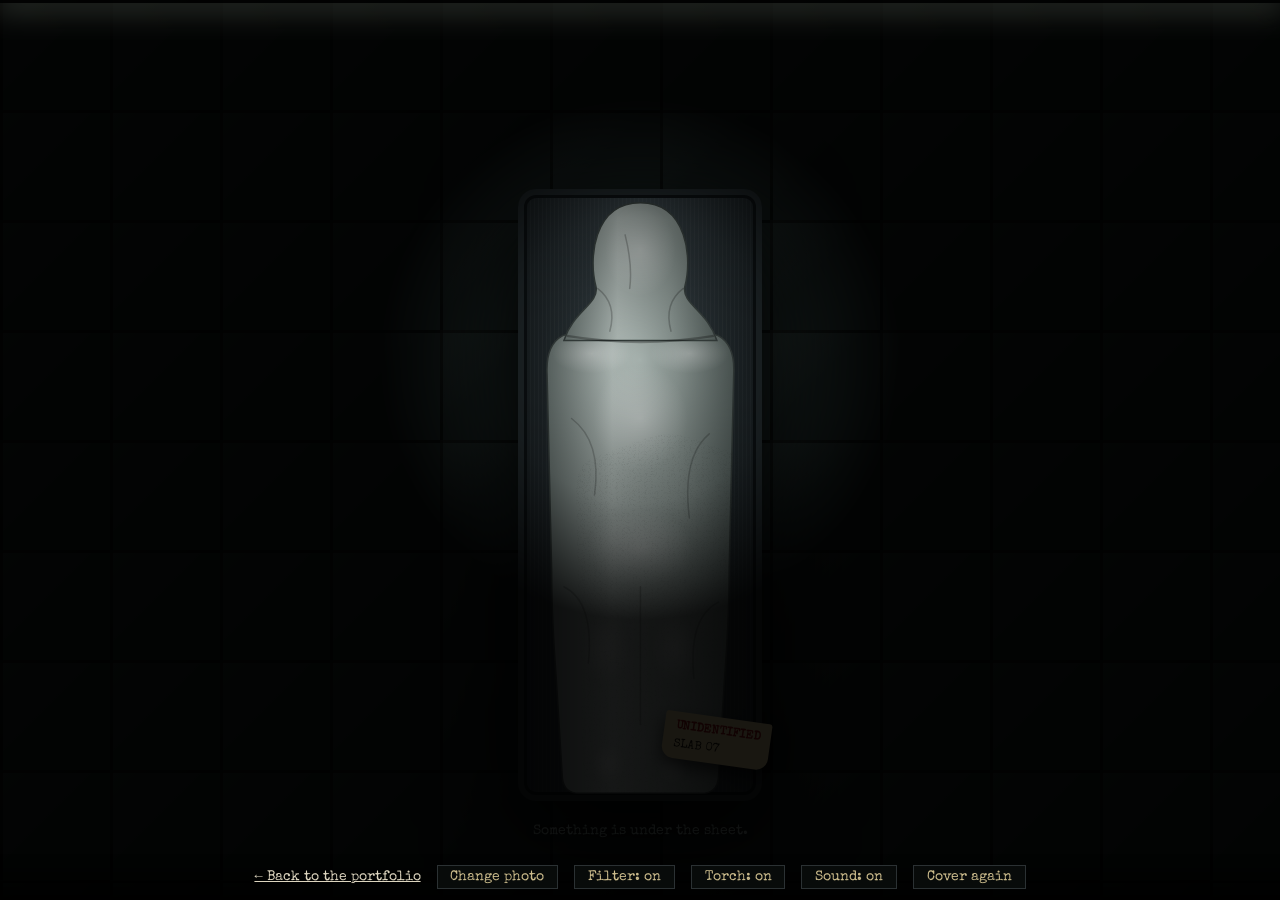
==== viewing-room/index.html @ 6e40f38b "Add files via upload" ====
<!DOCTYPE html>
<html lang="en">
<head>
<meta charset="UTF-8">
<meta name="viewport" content="width=device-width, initial-scale=1">
<title>Viewing Room — Unidentified</title>
<link href="https://fonts.googleapis.com/css2?family=Special+Elite&display=swap" rel="stylesheet">
<link rel="stylesheet" href="style.css">
</head>
<body>
<div id="dark" aria-hidden="true"></div>
<div id="beam" aria-hidden="true"></div>
<div id="lamp" aria-hidden="true"><div class="lamp-swing">
<svg viewBox="0 0 120 190" width="120" height="190" style="overflow:visible">
  <defs>
    <linearGradient id="shadeG" x1="0" x2="1"><stop offset="0" stop-color="#1b2124"/><stop offset=".35" stop-color="#5a676e"/><stop offset=".62" stop-color="#3a444a"/><stop offset="1" stop-color="#14191b"/></linearGradient>
    <radialGradient id="bulbG"><stop offset="0" stop-color="#fff"/><stop offset=".55" stop-color="#eef3e6"/><stop offset="1" stop-color="#b9c7b0"/></radialGradient>
    <radialGradient id="haloG"><stop offset="0" stop-color="#d6e3cf" stop-opacity=".6"/><stop offset="1" stop-color="#d6e3cf" stop-opacity="0"/></radialGradient>
    <linearGradient id="coneG" x1="0" y1="0" x2="0" y2="1"><stop offset="0" stop-color="#d6e3cf" stop-opacity=".26"/><stop offset="1" stop-color="#d6e3cf" stop-opacity="0"/></linearGradient>
  </defs>
  <polygon class="cone" points="36,152 84,152 190,430 -70,430" fill="url(#coneG)"/>
  <rect x="46" y="0" width="28" height="7" rx="2" fill="#2a3134"/>
  <line x1="60" y1="7" x2="60" y2="86" stroke="#232a2d" stroke-width="3.5"/>
  <line x1="60" y1="7" x2="60" y2="86" stroke="#4d595e" stroke-width="3.5" stroke-dasharray="1.4 3.6"/>
  <rect x="53" y="84" width="14" height="14" rx="2" fill="#303a3e" stroke="#0b0e0f" stroke-width=".6"/>
  <path d="M60 98C49 98 41 106 32 130L21 147Q19 152 25 152L95 152Q101 152 99 147L88 130C79 106 71 98 60 98Z" fill="url(#shadeG)" stroke="#0b0e0f"/>
  <path d="M46 111C42 120 38 130 32 141" stroke="rgba(255,255,255,.2)" fill="none" stroke-width="2" stroke-linecap="round"/>
  <rect x="21" y="148" width="78" height="5" rx="2.5" fill="#20272a" stroke="#0b0e0f" stroke-width=".6"/>
  <ellipse class="inner" cx="60" cy="153" rx="36" ry="3.5" fill="#e6efde"/>
  <circle class="halo" cx="60" cy="162" r="50" fill="url(#haloG)"/>
  <circle class="bulb" cx="60" cy="161" r="9"/>
  <path class="fil" d="M56.5 161l1.75-3.5 1.75 3.5 1.75-3.5 1.75 3.5" stroke="#ffb860" fill="none" stroke-width="1"/>
  <g stroke="#7f8b8f" stroke-width=".8" fill="none" opacity=".75"><path d="M51 157Q60 178 69 157"/><path d="M60 154V172"/><path d="M52 164H68"/></g>
</svg>
</div></div>
<main class="room">
  <div class="slab" id="slab">
    <!-- below the face: bare neck + the sheet from the shoulders down -->
    <svg class="layer sheet" viewBox="0 0 320 800" aria-hidden="true">
      <defs>
        <linearGradient id="cloth" x1="0" x2="1"><stop offset="0" stop-color="#6f7b78"/><stop offset=".35" stop-color="#b4bfbb"/><stop offset=".7" stop-color="#8f9b97"/><stop offset="1" stop-color="#5d6966"/></linearGradient>
        <radialGradient id="bump"><stop offset="0" stop-color="#fff" stop-opacity=".3"/><stop offset="1" stop-color="#fff" stop-opacity="0"/></radialGradient>
        <filter id="weave"><feTurbulence baseFrequency=".9" numOctaves="2" result="n"/><feColorMatrix in="n" values="0 0 0 0 0  0 0 0 0 0  0 0 0 0 0  0 0 0 .5 -.12"/><feComposite in2="SourceGraphic" operator="in"/></filter>
      </defs>
      <path d="M142 140h36l6 42h-48z" fill="#a39a8c"/>
      <path id="body" d="M118 170Q160 152 202 170L262 192Q284 204 282 242L276 500Q276 560 270 640L262 770Q260 790 240 790H80Q60 790 58 770L50 640Q44 560 44 500L38 242Q36 204 58 192Z" fill="url(#cloth)" stroke="#3b4442" stroke-width="2"/>
      <g fill="url(#bump)"><ellipse cx="96" cy="215" rx="52" ry="26"/><ellipse cx="224" cy="215" rx="52" ry="26"/><ellipse cx="160" cy="300" rx="62" ry="70"/><ellipse cx="160" cy="470" rx="70" ry="50"/><ellipse cx="116" cy="600" rx="30" ry="46"/><ellipse cx="204" cy="600" rx="30" ry="46"/><ellipse cx="118" cy="752" rx="22" ry="26"/><ellipse cx="202" cy="752" rx="22" ry="26"/></g>
      <g fill="none" stroke="rgba(0,0,0,.2)" stroke-width="2" stroke-linecap="round"><path d="M70 300Q110 330 100 400"/><path d="M250 320Q214 350 224 430"/><path d="M60 520Q100 540 92 620"/><path d="M262 540Q222 560 230 640"/><path d="M160 520V700"/></g>
      <rect x="38" y="160" width="250" height="640" filter="url(#weave)" opacity=".3" style="clip-path:path('M118 170Q160 152 202 170L262 192Q284 204 282 242L276 500Q276 560 270 640L262 770Q260 790 240 790H80Q60 790 58 770L50 640Q44 560 44 500L38 242Q36 204 58 192Z')"/>
    </svg>
    <canvas id="face" class="face" width="420" height="560" aria-label="The face under the sheet"></canvas>
    <!-- above the face: the sheet over the head. Drag it down, or just click it. -->
    <svg class="layer cap" viewBox="0 0 320 800">
      <g id="cover" tabindex="0" role="button" aria-label="Pull back the sheet">
        <path d="M160 18C98 18 92 92 102 128C106 150 72 160 60 198L260 198C248 160 214 150 218 128C228 92 222 18 160 18Z" fill="url(#cloth)" stroke="#3b4442" stroke-width="2"/>
        <ellipse cx="160" cy="80" rx="46" ry="60" fill="url(#bump)"/>
        <g fill="none" stroke="rgba(0,0,0,.22)" stroke-width="2" stroke-linecap="round"><path d="M104 130Q130 150 120 186"/><path d="M216 130Q190 150 200 186"/><path d="M140 60Q150 100 146 130"/></g>
        <path d="M64 192Q160 208 256 192" fill="none" stroke="rgba(0,0,0,.28)" stroke-width="3"/>
      </g>
    </svg>
    <div class="tag" id="tag"><b>UNIDENTIFIED</b><span>SLAB 07</span></div>
  </div>
  <p class="hint" id="hint">Something is under the sheet.</p>
</main>

<nav class="ui">
  <a href="../index.html">&larr; Back to the portfolio</a>
  <label class="btn">Change photo<input type="file" id="file" accept="image/*" hidden></label>
  <button class="btn" id="next" hidden>Next photo</button>
  <button class="btn" id="filter" aria-pressed="true">Filter: on</button>
  <button class="btn" id="lights" aria-pressed="true">Torch: on</button>
  <button class="btn" id="sound" aria-pressed="true">Sound: on</button>
  <button class="btn" id="recover">Cover again</button>
</nav>

<div id="view" hidden><canvas id="big"></canvas></div>
<div id="flash"></div>
<script src="script.js"></script>
</body>
</html>
---- viewing-room/style.css ----
:root{--bone:#ddd5bf;--steel:#2b3133;--tag:#cdbd8d;--blood:#8a1515;--type:"Special Elite","Courier New",monospace}
*{box-sizing:border-box;margin:0}
body{min-height:100vh;background:#0b0f0e;color:var(--bone);font:1rem/1.5 var(--type);overflow-x:hidden}
a{color:var(--bone)} :focus-visible{outline:2px solid #c42626;outline-offset:3px}

/* the room, seen from above: tiled floor, one overhead light, darkness at the edges */
.room{position:relative;min-height:100vh;display:grid;place-items:start center;padding:21vh 0 6vh;
  background:linear-gradient(135deg,rgba(210,230,220,.05) 0,transparent 45%) 0 0/110px 110px,
    linear-gradient(rgba(0,0,0,.6) 0 3px,transparent 3px) 0 0/110px 110px,linear-gradient(90deg,rgba(0,0,0,.6) 0 3px,transparent 3px) 0 0/110px 110px,#17201f}

.slab{position:relative;height:min(68vh,230vw);aspect-ratio:320/800;border-radius:18px;
  background:repeating-linear-gradient(90deg,rgba(255,255,255,.03) 0 1px,transparent 1px 4px),linear-gradient(90deg,#1c2326,#3a454a 50%,#1c2326);
  box-shadow:0 30px 90px #000,inset 0 0 0 6px #232b2e,inset 0 0 0 9px #0d1214;z-index:1}
.layer{position:absolute;inset:0;width:100%;height:100%}
.sheet{animation:breathe 5s ease-in-out infinite;transform-origin:50% 30%}
@keyframes breathe{50%{transform:scale(1.006,1.003)}}
.cap{pointer-events:none;touch-action:none}
#cover:focus{outline:none}
#cover:focus-visible{filter:drop-shadow(0 0 5px #c42626)}
#cover{pointer-events:all;cursor:grab;transition:transform .7s cubic-bezier(.3,1.2,.4,1)}
#cover:hover{filter:brightness(1.08)}
.slab.dragging #cover{transition:none;cursor:grabbing}

/* the face: an oval of photograph, feathered into the slab */
.face{position:absolute;left:34%;top:3.6%;width:32%;height:16.4%;opacity:0;transition:opacity .15s;
  -webkit-mask-image:radial-gradient(ellipse at 50% 50%,#000 48%,transparent 68%);mask-image:radial-gradient(ellipse at 50% 50%,#000 48%,transparent 68%)}
.revealed .face{opacity:1;cursor:zoom-in}
.face.glitch{transform:translateX(2px);filter:contrast(1.4) hue-rotate(20deg)}

.tag{position:absolute;right:-.5rem;bottom:6%;transform:rotate(8deg);background:var(--tag);color:#1a160c;padding:.35rem .7rem;display:grid;font-size:.75rem;box-shadow:0 8px 16px rgba(0,0,0,.6);border-radius:3px 3px 12px 12px}
.tag b{color:var(--blood)}
.hint{position:fixed;left:0;right:0;bottom:3.6rem;text-align:center;color:#7d8d88;font-size:.9rem;z-index:3;text-shadow:0 0 6px #000}

.ui{position:fixed;left:0;right:0;bottom:0;z-index:59;display:flex;flex-wrap:wrap;gap:.5rem 1rem;justify-content:center;align-items:center;padding:.7rem;background:linear-gradient(transparent,rgba(0,0,0,.85))}
.btn{font:.85rem var(--type);color:var(--tag);background:rgba(9,13,12,.9);border:1px solid var(--steel);padding:.25rem .8rem;cursor:pointer}
.ui a{font-size:.85rem}

#view{position:fixed;inset:0;z-index:56;background:rgba(0,0,0,.94);display:grid;place-items:center;cursor:zoom-out}
#view[hidden]{display:none}
#big{max-width:94vw;max-height:92vh;box-shadow:0 0 80px #000}
#flash{position:fixed;inset:0;background:#fff;opacity:0;pointer-events:none;z-index:61}
#flash.go{animation:flash .9s ease-out}
@keyframes flash{0%{opacity:.95}100%{opacity:0}}
@media (prefers-reduced-motion:reduce){*{animation:none!important;transition:none!important}}

/* ---- lights, shared with the portfolio ---- */
/* torch: darkness that follows the cursor */
#dark{position:fixed;inset:0;z-index:50;pointer-events:none;
  background:radial-gradient(circle var(--r,260px) at var(--mx,50%) var(--my,40%),transparent 0,rgba(0,0,0,var(--m,.35)) 55%,rgba(0,0,0,var(--o,.88)) 100%);
  transition:opacity .4s}
#dark.off{opacity:0}
/* torch off: a fixed shaft of light down the middle of the page, dark at the sides.
   The penalty still applies: it narrows the shaft and deepens the dark. */
@property --k{syntax:"<number>";inherits:false;initial-value:.92}
#beam{--k:.92;position:fixed;inset:0;z-index:50;pointer-events:none;opacity:0;transition:opacity .2s,--k .18s;
  background:
    linear-gradient(90deg,transparent calc(50% - 24%),rgba(200,214,196,calc(var(--t,.07) * (1 - var(--k) / .92))) 50%,transparent calc(50% + 24%)),
    linear-gradient(90deg,
    rgba(0,0,0,max(var(--o,.82),var(--k))) 0,
    rgba(0,0,0,max(var(--m,.22),var(--k))) calc(50% - var(--bw,26%)),
    rgba(0,0,0,var(--k)) 50%,
    rgba(0,0,0,max(var(--m,.22),var(--k))) calc(50% + var(--bw,26%)),
    rgba(0,0,0,max(var(--o,.82),var(--k))) 100%)}
#beam.lit{--k:0}
#dark.off ~ #beam{opacity:1}

/* hanging lamp: drops in with the torch off, then switches on; switches off, then gets hauled back up */
#lamp{position:fixed;top:0;left:50%;width:120px;margin-left:-60px;z-index:52;pointer-events:none;
  transform:translateY(-130%);transition:transform .9s cubic-bezier(.6,0,.9,.5)}
#lamp.down{transform:none;transition-duration:1s;transition-timing-function:cubic-bezier(.3,1.45,.5,1)}
.lamp-swing{position:relative;height:190px;transform-origin:50% 0}
#lamp.down .lamp-swing{animation:lswing 2.6s ease-out .6s both}
.cone,.halo,.inner,.fil{opacity:0;transition:opacity .08s}
.bulb{fill:#262d30;stroke:#3a444a;stroke-width:.8}
#lamp.on .cone,#lamp.on .halo,#lamp.on .inner{opacity:var(--lit,1)}
#lamp.on .fil{opacity:var(--lit,1)}
#lamp.on .bulb{fill:url(#bulbG);stroke:none;opacity:var(--lit,1)}
@keyframes lswing{0%{transform:rotate(7deg)}20%{transform:rotate(-5deg)}40%{transform:rotate(3.5deg)}60%{transform:rotate(-2deg)}80%{transform:rotate(1deg)}100%{transform:rotate(0)}}
/* flickering strip light */
body::before{content:"";position:fixed;top:0;left:0;right:0;height:3px;z-index:60;
  background:var(--pallor);box-shadow:0 0 30px 6px rgba(147,160,143,.4);animation:flick 7s infinite}
@keyframes flick{0%,100%{opacity:1}41%{opacity:1}42%{opacity:.1}43%{opacity:1}45%{opacity:.2}46%{opacity:1}80%{opacity:.7}81%{opacity:1}}
@media (hover:none){#dark,#beam,#lamp,#lights{display:none}.room{place-items:center;padding:3vh 0 6vh}.slab{height:min(78vh,230vw)}}
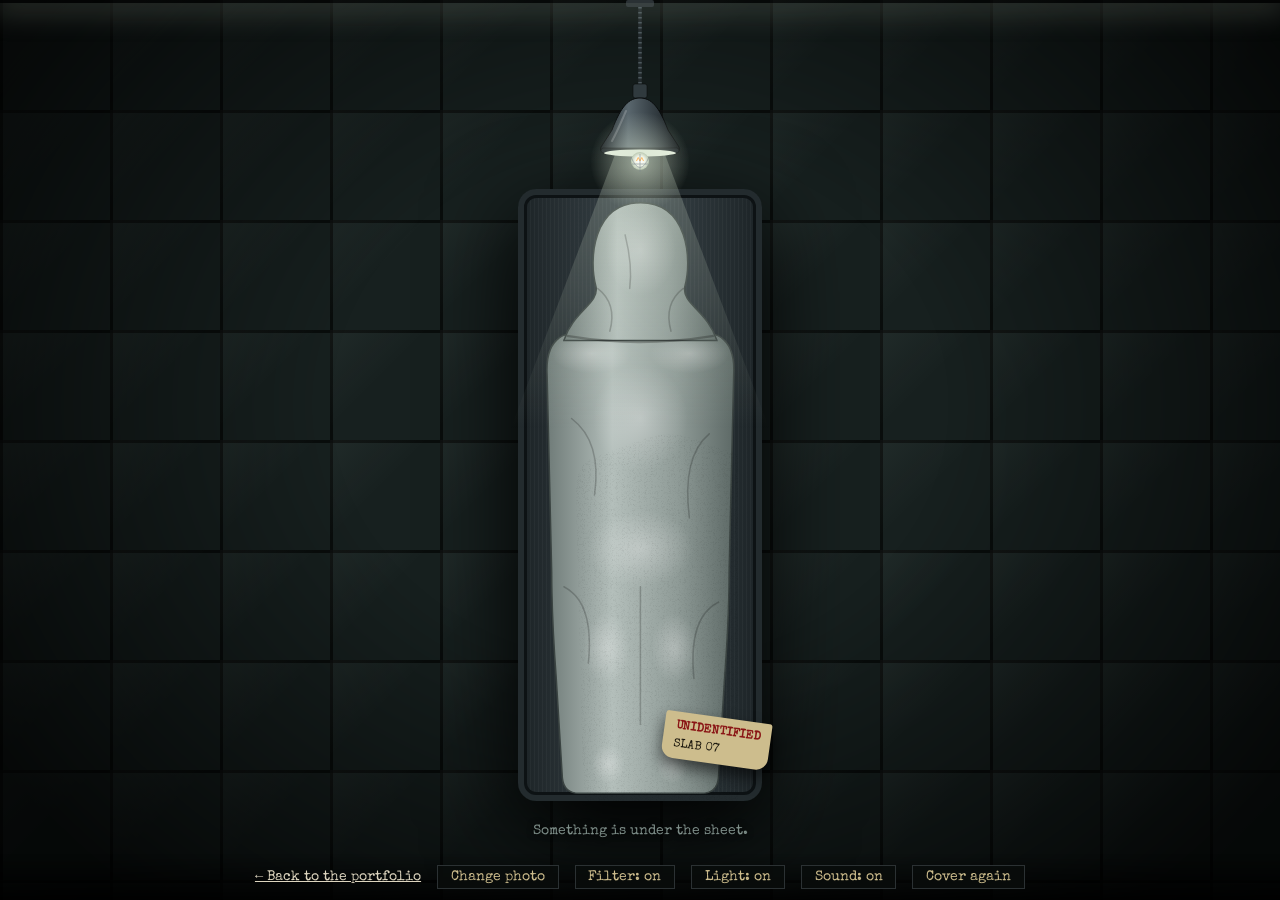
==== commit aa0aec7b: "something good" ====
--- a/viewing-room/index.html
+++ b/viewing-room/index.html
@@ -1,80 +1,81 @@
-<!DOCTYPE html>
-<html lang="en">
-<head>
-<meta charset="UTF-8">
-<meta name="viewport" content="width=device-width, initial-scale=1">
-<title>Viewing Room — Unidentified</title>
-<link href="https://fonts.googleapis.com/css2?family=Special+Elite&display=swap" rel="stylesheet">
-<link rel="stylesheet" href="style.css">
-</head>
-<body>
-<div id="dark" aria-hidden="true"></div>
-<div id="beam" aria-hidden="true"></div>
-<div id="lamp" aria-hidden="true"><div class="lamp-swing">
-<svg viewBox="0 0 120 190" width="120" height="190" style="overflow:visible">
-  <defs>
-    <linearGradient id="shadeG" x1="0" x2="1"><stop offset="0" stop-color="#1b2124"/><stop offset=".35" stop-color="#5a676e"/><stop offset=".62" stop-color="#3a444a"/><stop offset="1" stop-color="#14191b"/></linearGradient>
-    <radialGradient id="bulbG"><stop offset="0" stop-color="#fff"/><stop offset=".55" stop-color="#eef3e6"/><stop offset="1" stop-color="#b9c7b0"/></radialGradient>
-    <radialGradient id="haloG"><stop offset="0" stop-color="#d6e3cf" stop-opacity=".6"/><stop offset="1" stop-color="#d6e3cf" stop-opacity="0"/></radialGradient>
-    <linearGradient id="coneG" x1="0" y1="0" x2="0" y2="1"><stop offset="0" stop-color="#d6e3cf" stop-opacity=".26"/><stop offset="1" stop-color="#d6e3cf" stop-opacity="0"/></linearGradient>
-  </defs>
-  <polygon class="cone" points="36,152 84,152 190,430 -70,430" fill="url(#coneG)"/>
-  <rect x="46" y="0" width="28" height="7" rx="2" fill="#2a3134"/>
-  <line x1="60" y1="7" x2="60" y2="86" stroke="#232a2d" stroke-width="3.5"/>
-  <line x1="60" y1="7" x2="60" y2="86" stroke="#4d595e" stroke-width="3.5" stroke-dasharray="1.4 3.6"/>
-  <rect x="53" y="84" width="14" height="14" rx="2" fill="#303a3e" stroke="#0b0e0f" stroke-width=".6"/>
-  <path d="M60 98C49 98 41 106 32 130L21 147Q19 152 25 152L95 152Q101 152 99 147L88 130C79 106 71 98 60 98Z" fill="url(#shadeG)" stroke="#0b0e0f"/>
-  <path d="M46 111C42 120 38 130 32 141" stroke="rgba(255,255,255,.2)" fill="none" stroke-width="2" stroke-linecap="round"/>
-  <rect x="21" y="148" width="78" height="5" rx="2.5" fill="#20272a" stroke="#0b0e0f" stroke-width=".6"/>
-  <ellipse class="inner" cx="60" cy="153" rx="36" ry="3.5" fill="#e6efde"/>
-  <circle class="halo" cx="60" cy="162" r="50" fill="url(#haloG)"/>
-  <circle class="bulb" cx="60" cy="161" r="9"/>
-  <path class="fil" d="M56.5 161l1.75-3.5 1.75 3.5 1.75-3.5 1.75 3.5" stroke="#ffb860" fill="none" stroke-width="1"/>
-  <g stroke="#7f8b8f" stroke-width=".8" fill="none" opacity=".75"><path d="M51 157Q60 178 69 157"/><path d="M60 154V172"/><path d="M52 164H68"/></g>
-</svg>
-</div></div>
-<main class="room">
-  <div class="slab" id="slab">
-    <!-- below the face: bare neck + the sheet from the shoulders down -->
-    <svg class="layer sheet" viewBox="0 0 320 800" aria-hidden="true">
-      <defs>
-        <linearGradient id="cloth" x1="0" x2="1"><stop offset="0" stop-color="#6f7b78"/><stop offset=".35" stop-color="#b4bfbb"/><stop offset=".7" stop-color="#8f9b97"/><stop offset="1" stop-color="#5d6966"/></linearGradient>
-        <radialGradient id="bump"><stop offset="0" stop-color="#fff" stop-opacity=".3"/><stop offset="1" stop-color="#fff" stop-opacity="0"/></radialGradient>
-        <filter id="weave"><feTurbulence baseFrequency=".9" numOctaves="2" result="n"/><feColorMatrix in="n" values="0 0 0 0 0  0 0 0 0 0  0 0 0 0 0  0 0 0 .5 -.12"/><feComposite in2="SourceGraphic" operator="in"/></filter>
-      </defs>
-      <path d="M142 140h36l6 42h-48z" fill="#a39a8c"/>
-      <path id="body" d="M118 170Q160 152 202 170L262 192Q284 204 282 242L276 500Q276 560 270 640L262 770Q260 790 240 790H80Q60 790 58 770L50 640Q44 560 44 500L38 242Q36 204 58 192Z" fill="url(#cloth)" stroke="#3b4442" stroke-width="2"/>
-      <g fill="url(#bump)"><ellipse cx="96" cy="215" rx="52" ry="26"/><ellipse cx="224" cy="215" rx="52" ry="26"/><ellipse cx="160" cy="300" rx="62" ry="70"/><ellipse cx="160" cy="470" rx="70" ry="50"/><ellipse cx="116" cy="600" rx="30" ry="46"/><ellipse cx="204" cy="600" rx="30" ry="46"/><ellipse cx="118" cy="752" rx="22" ry="26"/><ellipse cx="202" cy="752" rx="22" ry="26"/></g>
-      <g fill="none" stroke="rgba(0,0,0,.2)" stroke-width="2" stroke-linecap="round"><path d="M70 300Q110 330 100 400"/><path d="M250 320Q214 350 224 430"/><path d="M60 520Q100 540 92 620"/><path d="M262 540Q222 560 230 640"/><path d="M160 520V700"/></g>
-      <rect x="38" y="160" width="250" height="640" filter="url(#weave)" opacity=".3" style="clip-path:path('M118 170Q160 152 202 170L262 192Q284 204 282 242L276 500Q276 560 270 640L262 770Q260 790 240 790H80Q60 790 58 770L50 640Q44 560 44 500L38 242Q36 204 58 192Z')"/>
-    </svg>
-    <canvas id="face" class="face" width="420" height="560" aria-label="The face under the sheet"></canvas>
-    <!-- above the face: the sheet over the head. Drag it down, or just click it. -->
-    <svg class="layer cap" viewBox="0 0 320 800">
-      <g id="cover" tabindex="0" role="button" aria-label="Pull back the sheet">
-        <path d="M160 18C98 18 92 92 102 128C106 150 72 160 60 198L260 198C248 160 214 150 218 128C228 92 222 18 160 18Z" fill="url(#cloth)" stroke="#3b4442" stroke-width="2"/>
-        <ellipse cx="160" cy="80" rx="46" ry="60" fill="url(#bump)"/>
-        <g fill="none" stroke="rgba(0,0,0,.22)" stroke-width="2" stroke-linecap="round"><path d="M104 130Q130 150 120 186"/><path d="M216 130Q190 150 200 186"/><path d="M140 60Q150 100 146 130"/></g>
-        <path d="M64 192Q160 208 256 192" fill="none" stroke="rgba(0,0,0,.28)" stroke-width="3"/>
-      </g>
-    </svg>
-    <div class="tag" id="tag"><b>UNIDENTIFIED</b><span>SLAB 07</span></div>
-  </div>
-  <p class="hint" id="hint">Something is under the sheet.</p>
-</main>
-
-<nav class="ui">
-  <a href="../index.html">&larr; Back to the portfolio</a>
-  <label class="btn">Change photo<input type="file" id="file" accept="image/*" hidden></label>
-  <button class="btn" id="next" hidden>Next photo</button>
-  <button class="btn" id="filter" aria-pressed="true">Filter: on</button>
-  <button class="btn" id="lights" aria-pressed="true">Torch: on</button>
-  <button class="btn" id="sound" aria-pressed="true">Sound: on</button>
-  <button class="btn" id="recover">Cover again</button>
-</nav>
-
-<div id="view" hidden><canvas id="big"></canvas></div>
-<div id="flash"></div>
-<script src="script.js"></script>
-</body>
+<!DOCTYPE html>
+<html lang="en">
+<head>
+<meta charset="UTF-8">
+<meta name="viewport" content="width=device-width, initial-scale=1">
+<title>Viewing Room — Unidentified</title>
+<link href="https://fonts.googleapis.com/css2?family=Special+Elite&display=swap" rel="stylesheet">
+<link rel="stylesheet" href="style.css">
+</head>
+<body>
+<div id="dark" aria-hidden="true"></div>
+<div id="glow" aria-hidden="true"></div>
+<div id="halluc" aria-hidden="true"></div>
+<div id="lamp" aria-hidden="true"><div class="lamp-swing">
+<svg viewBox="0 0 120 190" width="120" height="190" style="overflow:visible">
+  <defs>
+    <linearGradient id="shadeG" x1="0" x2="1"><stop offset="0" stop-color="#1b2124"/><stop offset=".35" stop-color="#5a676e"/><stop offset=".62" stop-color="#3a444a"/><stop offset="1" stop-color="#14191b"/></linearGradient>
+    <radialGradient id="bulbG"><stop offset="0" stop-color="#fff"/><stop offset=".55" stop-color="#eef3e6"/><stop offset="1" stop-color="#b9c7b0"/></radialGradient>
+    <radialGradient id="haloG"><stop offset="0" stop-color="#d6e3cf" stop-opacity=".6"/><stop offset="1" stop-color="#d6e3cf" stop-opacity="0"/></radialGradient>
+    <linearGradient id="coneG" x1="0" y1="0" x2="0" y2="1"><stop offset="0" stop-color="#d6e3cf" stop-opacity=".26"/><stop offset="1" stop-color="#d6e3cf" stop-opacity="0"/></linearGradient>
+  </defs>
+  <polygon class="cone" points="36,152 84,152 190,430 -70,430" fill="url(#coneG)"/>
+  <rect x="46" y="0" width="28" height="7" rx="2" fill="#2a3134"/>
+  <line x1="60" y1="7" x2="60" y2="86" stroke="#232a2d" stroke-width="3.5"/>
+  <line x1="60" y1="7" x2="60" y2="86" stroke="#4d595e" stroke-width="3.5" stroke-dasharray="1.4 3.6"/>
+  <rect x="53" y="84" width="14" height="14" rx="2" fill="#303a3e" stroke="#0b0e0f" stroke-width=".6"/>
+  <path d="M60 98C49 98 41 106 32 130L21 147Q19 152 25 152L95 152Q101 152 99 147L88 130C79 106 71 98 60 98Z" fill="url(#shadeG)" stroke="#0b0e0f"/>
+  <path d="M46 111C42 120 38 130 32 141" stroke="rgba(255,255,255,.2)" fill="none" stroke-width="2" stroke-linecap="round"/>
+  <rect x="21" y="148" width="78" height="5" rx="2.5" fill="#20272a" stroke="#0b0e0f" stroke-width=".6"/>
+  <ellipse class="inner" cx="60" cy="153" rx="36" ry="3.5" fill="#e6efde"/>
+  <circle class="halo" cx="60" cy="162" r="50" fill="url(#haloG)"/>
+  <circle class="bulb" cx="60" cy="161" r="9"/>
+  <path class="fil" d="M56.5 161l1.75-3.5 1.75 3.5 1.75-3.5 1.75 3.5" stroke="#ffb860" fill="none" stroke-width="1"/>
+  <g stroke="#7f8b8f" stroke-width=".8" fill="none" opacity=".75"><path d="M51 157Q60 178 69 157"/><path d="M60 154V172"/><path d="M52 164H68"/></g>
+</svg>
+</div></div>
+<main class="room">
+  <div class="slab" id="slab">
+    <!-- below the face: bare neck + the sheet from the shoulders down -->
+    <svg class="layer sheet" viewBox="0 0 320 800" aria-hidden="true">
+      <defs>
+        <linearGradient id="cloth" x1="0" x2="1"><stop offset="0" stop-color="#6f7b78"/><stop offset=".35" stop-color="#b4bfbb"/><stop offset=".7" stop-color="#8f9b97"/><stop offset="1" stop-color="#5d6966"/></linearGradient>
+        <radialGradient id="bump"><stop offset="0" stop-color="#fff" stop-opacity=".3"/><stop offset="1" stop-color="#fff" stop-opacity="0"/></radialGradient>
+        <filter id="weave"><feTurbulence baseFrequency=".9" numOctaves="2" result="n"/><feColorMatrix in="n" values="0 0 0 0 0  0 0 0 0 0  0 0 0 0 0  0 0 0 .5 -.12"/><feComposite in2="SourceGraphic" operator="in"/></filter>
+      </defs>
+      <path d="M142 140h36l6 42h-48z" fill="#a39a8c"/>
+      <path id="body" d="M118 170Q160 152 202 170L262 192Q284 204 282 242L276 500Q276 560 270 640L262 770Q260 790 240 790H80Q60 790 58 770L50 640Q44 560 44 500L38 242Q36 204 58 192Z" fill="url(#cloth)" stroke="#3b4442" stroke-width="2"/>
+      <g fill="url(#bump)"><ellipse cx="96" cy="215" rx="52" ry="26"/><ellipse cx="224" cy="215" rx="52" ry="26"/><ellipse cx="160" cy="300" rx="62" ry="70"/><ellipse cx="160" cy="470" rx="70" ry="50"/><ellipse cx="116" cy="600" rx="30" ry="46"/><ellipse cx="204" cy="600" rx="30" ry="46"/><ellipse cx="118" cy="752" rx="22" ry="26"/><ellipse cx="202" cy="752" rx="22" ry="26"/></g>
+      <g fill="none" stroke="rgba(0,0,0,.2)" stroke-width="2" stroke-linecap="round"><path d="M70 300Q110 330 100 400"/><path d="M250 320Q214 350 224 430"/><path d="M60 520Q100 540 92 620"/><path d="M262 540Q222 560 230 640"/><path d="M160 520V700"/></g>
+      <rect x="38" y="160" width="250" height="640" filter="url(#weave)" opacity=".3" style="clip-path:path('M118 170Q160 152 202 170L262 192Q284 204 282 242L276 500Q276 560 270 640L262 770Q260 790 240 790H80Q60 790 58 770L50 640Q44 560 44 500L38 242Q36 204 58 192Z')"/>
+    </svg>
+    <canvas id="face" class="face" width="420" height="560" aria-label="The face under the sheet"></canvas>
+    <!-- above the face: the sheet over the head. Drag it down, or just click it. -->
+    <svg class="layer cap" viewBox="0 0 320 800">
+      <g id="cover" tabindex="0" role="button" aria-label="Pull back the sheet">
+        <path d="M160 18C98 18 92 92 102 128C106 150 72 160 60 198L260 198C248 160 214 150 218 128C228 92 222 18 160 18Z" fill="url(#cloth)" stroke="#3b4442" stroke-width="2"/>
+        <ellipse cx="160" cy="80" rx="46" ry="60" fill="url(#bump)"/>
+        <g fill="none" stroke="rgba(0,0,0,.22)" stroke-width="2" stroke-linecap="round"><path d="M104 130Q130 150 120 186"/><path d="M216 130Q190 150 200 186"/><path d="M140 60Q150 100 146 130"/></g>
+        <path d="M64 192Q160 208 256 192" fill="none" stroke="rgba(0,0,0,.28)" stroke-width="3"/>
+      </g>
+    </svg>
+    <div class="tag" id="tag"><b>UNIDENTIFIED</b><span>SLAB 07</span></div>
+  </div>
+  <p class="hint" id="hint">Something is under the sheet.</p>
+</main>
+
+<nav class="ui">
+  <a href="../index.html">&larr; Back to the portfolio</a>
+  <label class="btn">Change photo<input type="file" id="file" accept="image/*" hidden></label>
+  <button class="btn" id="next" hidden>Next photo</button>
+  <button class="btn" id="filter" aria-pressed="true">Filter: on</button>
+  <button class="btn" id="lights" aria-pressed="true">Light: on</button>
+  <button class="btn" id="sound" aria-pressed="true">Sound: on</button>
+  <button class="btn" id="recover">Cover again</button>
+</nav>
+
+<div id="view" hidden><canvas id="big"></canvas></div>
+<div id="flash"></div>
+<script src="script.js"></script>
+</body>
 </html>
--- a/viewing-room/style.css
+++ b/viewing-room/style.css
@@ -1,83 +1,104 @@
-:root{--bone:#ddd5bf;--steel:#2b3133;--tag:#cdbd8d;--blood:#8a1515;--type:"Special Elite","Courier New",monospace}
-*{box-sizing:border-box;margin:0}
-body{min-height:100vh;background:#0b0f0e;color:var(--bone);font:1rem/1.5 var(--type);overflow-x:hidden}
-a{color:var(--bone)} :focus-visible{outline:2px solid #c42626;outline-offset:3px}
-
-/* the room, seen from above: tiled floor, one overhead light, darkness at the edges */
-.room{position:relative;min-height:100vh;display:grid;place-items:start center;padding:21vh 0 6vh;
-  background:linear-gradient(135deg,rgba(210,230,220,.05) 0,transparent 45%) 0 0/110px 110px,
-    linear-gradient(rgba(0,0,0,.6) 0 3px,transparent 3px) 0 0/110px 110px,linear-gradient(90deg,rgba(0,0,0,.6) 0 3px,transparent 3px) 0 0/110px 110px,#17201f}
-
-.slab{position:relative;height:min(68vh,230vw);aspect-ratio:320/800;border-radius:18px;
-  background:repeating-linear-gradient(90deg,rgba(255,255,255,.03) 0 1px,transparent 1px 4px),linear-gradient(90deg,#1c2326,#3a454a 50%,#1c2326);
-  box-shadow:0 30px 90px #000,inset 0 0 0 6px #232b2e,inset 0 0 0 9px #0d1214;z-index:1}
-.layer{position:absolute;inset:0;width:100%;height:100%}
-.sheet{animation:breathe 5s ease-in-out infinite;transform-origin:50% 30%}
-@keyframes breathe{50%{transform:scale(1.006,1.003)}}
-.cap{pointer-events:none;touch-action:none}
-#cover:focus{outline:none}
-#cover:focus-visible{filter:drop-shadow(0 0 5px #c42626)}
-#cover{pointer-events:all;cursor:grab;transition:transform .7s cubic-bezier(.3,1.2,.4,1)}
-#cover:hover{filter:brightness(1.08)}
-.slab.dragging #cover{transition:none;cursor:grabbing}
-
-/* the face: an oval of photograph, feathered into the slab */
-.face{position:absolute;left:34%;top:3.6%;width:32%;height:16.4%;opacity:0;transition:opacity .15s;
-  -webkit-mask-image:radial-gradient(ellipse at 50% 50%,#000 48%,transparent 68%);mask-image:radial-gradient(ellipse at 50% 50%,#000 48%,transparent 68%)}
-.revealed .face{opacity:1;cursor:zoom-in}
-.face.glitch{transform:translateX(2px);filter:contrast(1.4) hue-rotate(20deg)}
-
-.tag{position:absolute;right:-.5rem;bottom:6%;transform:rotate(8deg);background:var(--tag);color:#1a160c;padding:.35rem .7rem;display:grid;font-size:.75rem;box-shadow:0 8px 16px rgba(0,0,0,.6);border-radius:3px 3px 12px 12px}
-.tag b{color:var(--blood)}
-.hint{position:fixed;left:0;right:0;bottom:3.6rem;text-align:center;color:#7d8d88;font-size:.9rem;z-index:3;text-shadow:0 0 6px #000}
-
-.ui{position:fixed;left:0;right:0;bottom:0;z-index:59;display:flex;flex-wrap:wrap;gap:.5rem 1rem;justify-content:center;align-items:center;padding:.7rem;background:linear-gradient(transparent,rgba(0,0,0,.85))}
-.btn{font:.85rem var(--type);color:var(--tag);background:rgba(9,13,12,.9);border:1px solid var(--steel);padding:.25rem .8rem;cursor:pointer}
-.ui a{font-size:.85rem}
-
-#view{position:fixed;inset:0;z-index:56;background:rgba(0,0,0,.94);display:grid;place-items:center;cursor:zoom-out}
-#view[hidden]{display:none}
-#big{max-width:94vw;max-height:92vh;box-shadow:0 0 80px #000}
-#flash{position:fixed;inset:0;background:#fff;opacity:0;pointer-events:none;z-index:61}
-#flash.go{animation:flash .9s ease-out}
-@keyframes flash{0%{opacity:.95}100%{opacity:0}}
-@media (prefers-reduced-motion:reduce){*{animation:none!important;transition:none!important}}
-
-/* ---- lights, shared with the portfolio ---- */
-/* torch: darkness that follows the cursor */
-#dark{position:fixed;inset:0;z-index:50;pointer-events:none;
-  background:radial-gradient(circle var(--r,260px) at var(--mx,50%) var(--my,40%),transparent 0,rgba(0,0,0,var(--m,.35)) 55%,rgba(0,0,0,var(--o,.88)) 100%);
-  transition:opacity .4s}
-#dark.off{opacity:0}
-/* torch off: a fixed shaft of light down the middle of the page, dark at the sides.
-   The penalty still applies: it narrows the shaft and deepens the dark. */
-@property --k{syntax:"<number>";inherits:false;initial-value:.92}
-#beam{--k:.92;position:fixed;inset:0;z-index:50;pointer-events:none;opacity:0;transition:opacity .2s,--k .18s;
-  background:
-    linear-gradient(90deg,transparent calc(50% - 24%),rgba(200,214,196,calc(var(--t,.07) * (1 - var(--k) / .92))) 50%,transparent calc(50% + 24%)),
-    linear-gradient(90deg,
-    rgba(0,0,0,max(var(--o,.82),var(--k))) 0,
-    rgba(0,0,0,max(var(--m,.22),var(--k))) calc(50% - var(--bw,26%)),
-    rgba(0,0,0,var(--k)) 50%,
-    rgba(0,0,0,max(var(--m,.22),var(--k))) calc(50% + var(--bw,26%)),
-    rgba(0,0,0,max(var(--o,.82),var(--k))) 100%)}
-#beam.lit{--k:0}
-#dark.off ~ #beam{opacity:1}
-
-/* hanging lamp: drops in with the torch off, then switches on; switches off, then gets hauled back up */
-#lamp{position:fixed;top:0;left:50%;width:120px;margin-left:-60px;z-index:52;pointer-events:none;
-  transform:translateY(-130%);transition:transform .9s cubic-bezier(.6,0,.9,.5)}
-#lamp.down{transform:none;transition-duration:1s;transition-timing-function:cubic-bezier(.3,1.45,.5,1)}
-.lamp-swing{position:relative;height:190px;transform-origin:50% 0}
-#lamp.down .lamp-swing{animation:lswing 2.6s ease-out .6s both}
-.cone,.halo,.inner,.fil{opacity:0;transition:opacity .08s}
-.bulb{fill:#262d30;stroke:#3a444a;stroke-width:.8}
-#lamp.on .cone,#lamp.on .halo,#lamp.on .inner{opacity:var(--lit,1)}
-#lamp.on .fil{opacity:var(--lit,1)}
-#lamp.on .bulb{fill:url(#bulbG);stroke:none;opacity:var(--lit,1)}
-@keyframes lswing{0%{transform:rotate(7deg)}20%{transform:rotate(-5deg)}40%{transform:rotate(3.5deg)}60%{transform:rotate(-2deg)}80%{transform:rotate(1deg)}100%{transform:rotate(0)}}
-/* flickering strip light */
-body::before{content:"";position:fixed;top:0;left:0;right:0;height:3px;z-index:60;
-  background:var(--pallor);box-shadow:0 0 30px 6px rgba(147,160,143,.4);animation:flick 7s infinite}
-@keyframes flick{0%,100%{opacity:1}41%{opacity:1}42%{opacity:.1}43%{opacity:1}45%{opacity:.2}46%{opacity:1}80%{opacity:.7}81%{opacity:1}}
-@media (hover:none){#dark,#beam,#lamp,#lights{display:none}.room{place-items:center;padding:3vh 0 6vh}.slab{height:min(78vh,230vw)}}+:root{--bone:#ddd5bf;--steel:#2b3133;--tag:#cdbd8d;--blood:#8a1515;--type:"Special Elite","Courier New",monospace}
+*{box-sizing:border-box;margin:0}
+body{min-height:100vh;background:#0b0f0e;color:var(--bone);font:1rem/1.5 var(--type);overflow-x:hidden}
+a{color:var(--bone)} :focus-visible{outline:2px solid #c42626;outline-offset:3px}
+
+/* the room, seen from above: tiled floor, one overhead light, darkness at the edges */
+.room{position:relative;min-height:100vh;display:grid;place-items:start center;padding:21vh 0 6vh;
+  background:linear-gradient(135deg,rgba(210,230,220,.05) 0,transparent 45%) 0 0/110px 110px,
+    linear-gradient(rgba(0,0,0,.6) 0 3px,transparent 3px) 0 0/110px 110px,linear-gradient(90deg,rgba(0,0,0,.6) 0 3px,transparent 3px) 0 0/110px 110px,#17201f}
+
+.slab{position:relative;height:min(68vh,230vw);aspect-ratio:320/800;border-radius:18px;
+  background:repeating-linear-gradient(90deg,rgba(255,255,255,.03) 0 1px,transparent 1px 4px),linear-gradient(90deg,#1c2326,#3a454a 50%,#1c2326);
+  box-shadow:0 30px 90px #000,inset 0 0 0 6px #232b2e,inset 0 0 0 9px #0d1214;z-index:1}
+.layer{position:absolute;inset:0;width:100%;height:100%}
+.sheet{animation:breathe 5s ease-in-out infinite;transform-origin:50% 30%}
+@keyframes breathe{50%{transform:scale(1.006,1.003)}}
+.cap{pointer-events:none;touch-action:none}
+#cover:focus{outline:none}
+#cover:focus-visible{filter:drop-shadow(0 0 5px #c42626)}
+#cover{pointer-events:all;cursor:grab;transition:transform .7s cubic-bezier(.3,1.2,.4,1)}
+#cover:hover{filter:brightness(1.08)}
+.slab.dragging #cover{transition:none;cursor:grabbing}
+
+/* the face: an oval of photograph, feathered into the slab */
+.face{position:absolute;left:34%;top:3.6%;width:32%;height:16.4%;opacity:0;transition:opacity .15s;
+  -webkit-mask-image:radial-gradient(ellipse at 50% 50%,#000 48%,transparent 68%);mask-image:radial-gradient(ellipse at 50% 50%,#000 48%,transparent 68%)}
+.revealed .face{opacity:1;cursor:zoom-in}
+.face.glitch{transform:translateX(2px);filter:contrast(1.4) hue-rotate(20deg)}
+
+.tag{position:absolute;right:-.5rem;bottom:6%;transform:rotate(8deg);background:var(--tag);color:#1a160c;padding:.35rem .7rem;display:grid;font-size:.75rem;box-shadow:0 8px 16px rgba(0,0,0,.6);border-radius:3px 3px 12px 12px}
+.tag b{color:var(--blood)}
+.hint{position:fixed;left:0;right:0;bottom:3.6rem;text-align:center;color:#7d8d88;font-size:.9rem;z-index:3;text-shadow:0 0 6px #000}
+
+.ui{position:fixed;left:0;right:0;bottom:0;z-index:59;display:flex;flex-wrap:wrap;gap:.5rem 1rem;justify-content:center;align-items:center;padding:.7rem;background:linear-gradient(transparent,rgba(0,0,0,.85))}
+.btn{font:.85rem var(--type);color:var(--tag);background:rgba(9,13,12,.9);border:1px solid var(--steel);padding:.25rem .8rem;cursor:pointer}
+.ui a{font-size:.85rem}
+
+#view{position:fixed;inset:0;z-index:56;background:rgba(0,0,0,.94);display:grid;place-items:center;cursor:zoom-out}
+#view[hidden]{display:none}
+#big{max-width:94vw;max-height:92vh;box-shadow:0 0 80px #000}
+#flash{position:fixed;inset:0;background:#fff;opacity:0;pointer-events:none;z-index:61}
+#flash.go{animation:flash .9s ease-out}
+@keyframes flash{0%{opacity:.95}100%{opacity:0}}
+@media (prefers-reduced-motion:reduce){*{animation:none!important;transition:none!important}}
+
+/* ---- lights, shared with the portfolio ---- */
+/* the dark: lights off drops a near-black veil over the whole page (JS drives --dk, 0 to 1) */
+#dark{position:fixed;inset:0;z-index:50;pointer-events:none;background:#000;opacity:var(--dk,0)}
+
+/* hanging lamp: drops in with the torch off, then switches on; switches off, then gets hauled back up */
+#lamp{position:fixed;top:0;left:50%;width:120px;margin-left:-60px;z-index:52;pointer-events:none;
+  transform:translateY(-130%);transition:transform .9s cubic-bezier(.6,0,.9,.5)}
+#lamp.down{transform:none;transition-duration:1s;transition-timing-function:cubic-bezier(.3,1.45,.5,1)}
+.lamp-swing{position:relative;height:190px;transform-origin:50% 0}
+#lamp.down .lamp-swing{animation:lswing 2.6s ease-out .6s both}
+.cone,.halo,.inner,.fil{opacity:0;transition:opacity .08s}
+.bulb{fill:#262d30;stroke:#3a444a;stroke-width:.8}
+#lamp.on .cone,#lamp.on .halo,#lamp.on .inner{opacity:var(--lit,1)}
+#lamp.on .fil{opacity:var(--lit,1)}
+#lamp.on .bulb{fill:url(#bulbG);stroke:none;opacity:var(--lit,1)}
+@keyframes lswing{0%{transform:rotate(7deg)}20%{transform:rotate(-5deg)}40%{transform:rotate(3.5deg)}60%{transform:rotate(-2deg)}80%{transform:rotate(1deg)}100%{transform:rotate(0)}}
+/* flickering strip light */
+body::before{content:"";position:fixed;top:0;left:0;right:0;height:3px;z-index:60;
+  background:var(--pallor);box-shadow:0 0 30px 6px rgba(147,160,143,.4);animation:flick 7s infinite}
+@keyframes flick{0%,100%{opacity:1}41%{opacity:1}42%{opacity:.1}43%{opacity:1}45%{opacity:.2}46%{opacity:1}80%{opacity:.7}81%{opacity:1}}
+@media (max-width:760px){#lamp{display:none}.room{place-items:center;padding:3vh 0 6vh}.slab{height:min(78vh,230vw)}}
+
+/* soft vignette so the room is not flat with the light on */
+.room::after{content:"";position:fixed;inset:0;pointer-events:none;background:radial-gradient(ellipse 60% 72% at 50% 45%,transparent 40%,rgba(0,0,0,.75))}
+
+/* ---- very dim glowing lights, only found in the dark ---- */
+#glow{position:fixed;inset:0;z-index:51;pointer-events:none}
+.led{position:fixed;left:0;top:0;opacity:0;border-radius:50%;pointer-events:none;transition:opacity .5s;
+  background:rgba(var(--c),.85);box-shadow:0 0 9px 3px rgba(var(--c),.3)}
+.led.exit{border-radius:2px;display:grid;place-items:center;font:600 7px var(--type);letter-spacing:.12em;color:#04230f}
+.led.blob{background:rgba(var(--c),.3);box-shadow:none;filter:blur(10px)}
+.led.blink{animation:ledblink 3s steps(1) infinite}
+.led.flame{animation:flame .45s ease-in-out infinite alternate;border-radius:50% 50% 50% 50%/65% 65% 35% 35%}
+@keyframes ledblink{0%,88%{filter:brightness(1)}89%,100%{filter:brightness(.08)}}
+@keyframes flame{from{scale:1 .88}to{scale:.9 1.1}}
+
+/* ---- hallucinations (after 5s of darkness) ---- */
+#halluc{position:fixed;inset:0;z-index:53;pointer-events:none;overflow:hidden}
+#halluc::before{content:"";position:absolute;inset:0;opacity:0;transition:opacity 2s;background:radial-gradient(ellipse at 50% 50%,transparent 45%,rgba(130,0,0,.55))}
+#halluc.on::before{opacity:calc(.12 + var(--hi,0) * .8);animation:throb 1.3s ease-in-out infinite}
+@keyframes throb{50%{transform:scale(1.07)}}
+.eyes{position:absolute;display:flex;gap:calc(15px * var(--sc,1));opacity:0;animation:eyes 4.2s ease-in-out forwards}
+.eyes b{width:calc(10px * var(--sc,1));height:calc(5px * var(--sc,1));border-radius:50%;background:#e6f0df;box-shadow:0 0 12px 3px rgba(230,240,223,.35)}
+@keyframes eyes{0%{opacity:0}15%,44%{opacity:var(--a,.4);scale:1 1}49%{scale:1 .1}54%,85%{opacity:var(--a,.4);scale:1 1}100%{opacity:0}}
+.word{position:absolute;white-space:nowrap;opacity:0;font:1.1rem var(--type);letter-spacing:.15em;color:#a89c85;text-shadow:0 0 8px rgba(130,0,0,.7);animation:word 3.2s steps(1) forwards}
+@keyframes word{0%{opacity:0}10%{opacity:var(--a,.3)}18%{opacity:0}26%,70%{opacity:var(--a,.3)}76%{opacity:0}80%{opacity:var(--a,.3)}100%{opacity:0}}
+.peek{position:absolute;width:120px;height:160px;opacity:0;border-radius:50% 50% 45% 45%;animation:peek 2.6s ease-in-out forwards;
+  background:radial-gradient(ellipse 13px 8px at 32% 42%,#000 60%,transparent 64%),radial-gradient(ellipse 13px 8px at 68% 42%,#000 60%,transparent 64%),
+    radial-gradient(ellipse 22px 9px at 50% 76%,#000 55%,transparent 62%),radial-gradient(ellipse at 50% 40%,#9aa39b,#3d4642 72%)}
+@keyframes peek{0%{opacity:0;translate:0}25%,70%{opacity:calc(.1 + var(--hi,0) * .28);translate:calc(var(--d,1) * 58px) 0}100%{opacity:0;translate:0}}
+.figure{position:absolute;left:84%;bottom:2%;width:60px;height:190px;scale:var(--s,.6);transform-origin:50% 100%;transition:scale 3s;
+  opacity:calc(.3 + var(--hi,0) * .5);background:linear-gradient(rgba(150,165,158,.2),rgba(150,165,158,.05));border-radius:45% 45% 8% 8%/18% 18% 3% 3%}
+.figure::before{content:"";position:absolute;left:50%;top:-36px;width:34px;height:40px;margin-left:-17px;border-radius:50%;background:rgba(150,165,158,.2)}
+.figure::after{content:"";position:absolute;left:50%;top:-24px;width:24px;height:4px;margin-left:-12px;opacity:calc(var(--hi,0) * 1.4 - .4);
+  background:radial-gradient(circle at 22% 50%,#e8f0e2 0 2px,transparent 3px),radial-gradient(circle at 78% 50%,#e8f0e2 0 2px,transparent 3px)}
+
+/* the sheet breathes harder while you hallucinate */
+.haunted .sheet{animation:breathe2 1.8s ease-in-out infinite}
+@keyframes breathe2{50%{transform:scale(1.025,1.012)}}
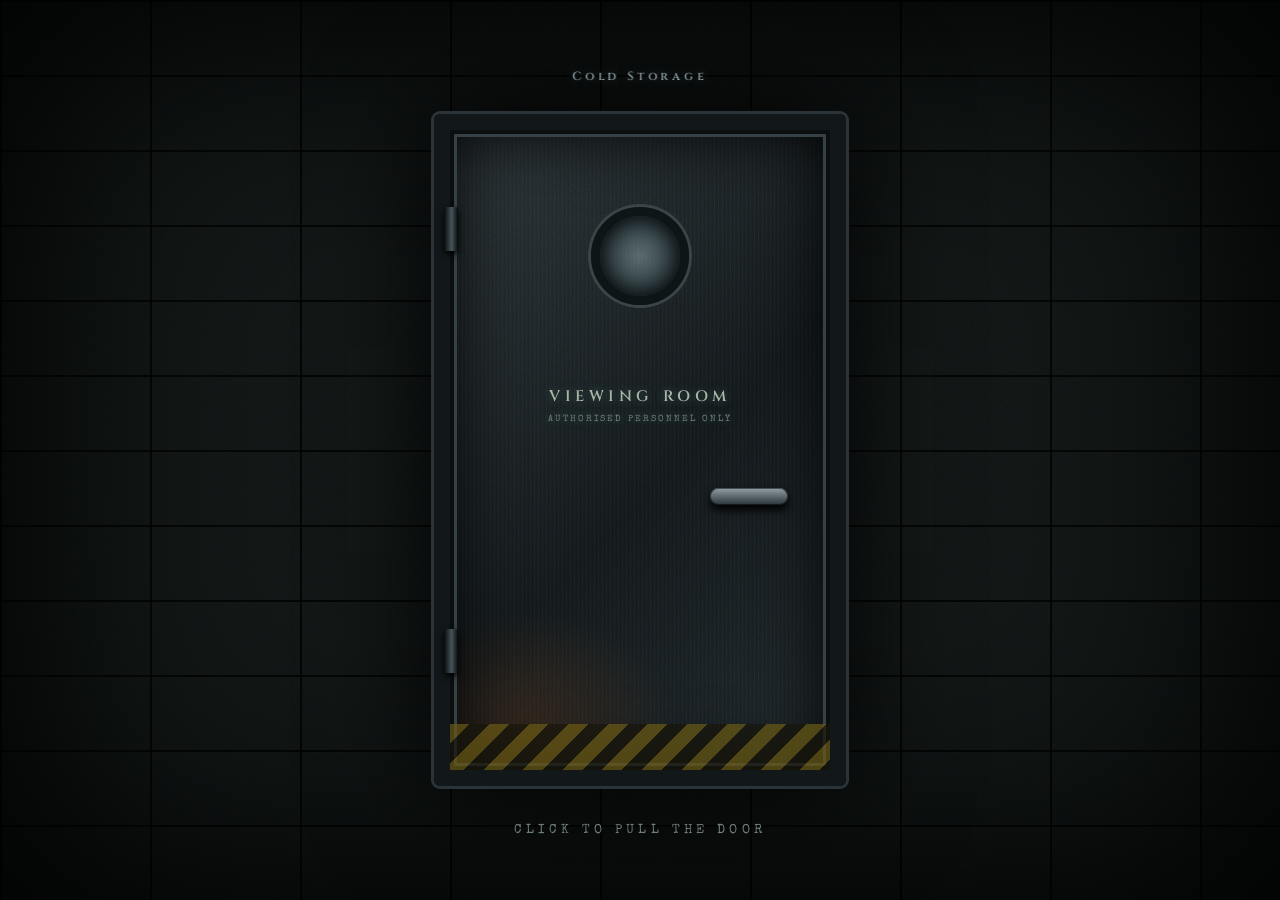
==== commit 1f16e65d: "Almost done" ====
--- a/viewing-room/index.html
+++ b/viewing-room/index.html
@@ -4,59 +4,134 @@
 <meta charset="UTF-8">
 <meta name="viewport" content="width=device-width, initial-scale=1">
 <title>Viewing Room — Unidentified</title>
-<link href="https://fonts.googleapis.com/css2?family=Special+Elite&display=swap" rel="stylesheet">
+<link href="https://fonts.googleapis.com/css2?family=Cinzel:wght@400;600&family=Reenie+Beanie&family=Special+Elite&family=UnifrakturCook:wght@700&display=swap" rel="stylesheet">
 <link rel="stylesheet" href="style.css">
 </head>
 <body>
+<div id="intro" class="door-steel" aria-hidden="true">
+  <div class="wall"></div>
+  <div class="frame"><div class="gap"></div>
+    <div class="leaf"><i class="hinge h1"></i><i class="hinge h2"></i><div class="port"></div><div class="sign">Viewing Room<small>authorised personnel only</small></div><i class="lever"></i><i class="hazard"></i></div>
+    <div class="mist"></div>
+    <div class="plate">Cold Storage</div>
+  </div>
+  <p class="prompt">click to pull the door</p>
+</div>
+<svg width="0" height="0" style="position:absolute" aria-hidden="true"><defs>
+  <g id="s-stand"><circle cx="20" cy="10" r="8"/><path d="M12 19h16l3 45H9zM13 21L6 24 3 106h4l5-72zM27 21l7 3 3 82h-4l-5-72zM11 62h8l-1 66h-5zM21 62h8l-1 66h-5z"/></g>
+  <g id="s-crawl"><circle cx="106" cy="20" r="6"/><path d="M12 26Q30 6 62 18Q84 26 102 24L108 30Q86 38 62 32Q32 40 12 34zM96 28L112 46 108 48 92 33zM70 30L66 49 62 48 64 30zM34 28L22 47 18 45 30 27zM14 28L4 40 2 37 11 26z"/></g>
+  <g id="s-hand"><path d="M14 100V62Q10 56 12 50L10 20 14 20 17 46 19 8 23 8 24 44 27 4 31 4 31 44 35 12 39 12 37 48 42 36 46 38 40 62 36 100z"/></g>
+</defs></svg>
+<div id="watchers" aria-hidden="true">
+  <svg class="w1" viewBox="0 0 40 130"><use href="#s-stand"/></svg><svg class="w2" viewBox="0 0 40 130"><use href="#s-stand"/></svg>
+  <svg class="w3" viewBox="0 0 120 50"><use href="#s-crawl"/></svg><svg class="w4" viewBox="0 0 50 100"><use href="#s-hand"/></svg>
+</div>
 <div id="dark" aria-hidden="true"></div>
 <div id="glow" aria-hidden="true"></div>
 <div id="halluc" aria-hidden="true"></div>
 <div id="lamp" aria-hidden="true"><div class="lamp-swing">
 <svg viewBox="0 0 120 190" width="120" height="190" style="overflow:visible">
   <defs>
-    <linearGradient id="shadeG" x1="0" x2="1"><stop offset="0" stop-color="#1b2124"/><stop offset=".35" stop-color="#5a676e"/><stop offset=".62" stop-color="#3a444a"/><stop offset="1" stop-color="#14191b"/></linearGradient>
-    <radialGradient id="bulbG"><stop offset="0" stop-color="#fff"/><stop offset=".55" stop-color="#eef3e6"/><stop offset="1" stop-color="#b9c7b0"/></radialGradient>
-    <radialGradient id="haloG"><stop offset="0" stop-color="#d6e3cf" stop-opacity=".6"/><stop offset="1" stop-color="#d6e3cf" stop-opacity="0"/></radialGradient>
-    <linearGradient id="coneG" x1="0" y1="0" x2="0" y2="1"><stop offset="0" stop-color="#d6e3cf" stop-opacity=".26"/><stop offset="1" stop-color="#d6e3cf" stop-opacity="0"/></linearGradient>
+    <linearGradient id="shadeG" x1="0" x2="1"><stop offset="0" stop-color="#0e1213"/><stop offset=".33" stop-color="#4b564f"/><stop offset=".6" stop-color="#2c3532"/><stop offset="1" stop-color="#0b0f0f"/></linearGradient>
+    <radialGradient id="bulbG"><stop offset="0" stop-color="#fffbe9"/><stop offset=".55" stop-color="#ecdfb8"/><stop offset="1" stop-color="#a99a6c"/></radialGradient>
+    <radialGradient id="haloG"><stop offset="0" stop-color="#cfe0c6" stop-opacity=".55"/><stop offset="1" stop-color="#cfe0c6" stop-opacity="0"/></radialGradient>
+    <linearGradient id="coneG" x1="0" y1="0" x2="0" y2="1"><stop offset="0" stop-color="#cfe0c6" stop-opacity=".24"/><stop offset="1" stop-color="#cfe0c6" stop-opacity="0"/></linearGradient>
+    <filter id="pit" x="0" y="0" width="100%" height="100%"><feTurbulence baseFrequency=".6" numOctaves="2" seed="5"/><feColorMatrix values="0 0 0 0 0 0 0 0 0 0 0 0 0 0 0 0 0 0 .9 -.35"/><feComposite in2="SourceGraphic" operator="in"/></filter>
   </defs>
   <polygon class="cone" points="36,152 84,152 190,430 -70,430" fill="url(#coneG)"/>
-  <rect x="46" y="0" width="28" height="7" rx="2" fill="#2a3134"/>
-  <line x1="60" y1="7" x2="60" y2="86" stroke="#232a2d" stroke-width="3.5"/>
-  <line x1="60" y1="7" x2="60" y2="86" stroke="#4d595e" stroke-width="3.5" stroke-dasharray="1.4 3.6"/>
-  <rect x="53" y="84" width="14" height="14" rx="2" fill="#303a3e" stroke="#0b0e0f" stroke-width=".6"/>
-  <path d="M60 98C49 98 41 106 32 130L21 147Q19 152 25 152L95 152Q101 152 99 147L88 130C79 106 71 98 60 98Z" fill="url(#shadeG)" stroke="#0b0e0f"/>
-  <path d="M46 111C42 120 38 130 32 141" stroke="rgba(255,255,255,.2)" fill="none" stroke-width="2" stroke-linecap="round"/>
-  <rect x="21" y="148" width="78" height="5" rx="2.5" fill="#20272a" stroke="#0b0e0f" stroke-width=".6"/>
-  <ellipse class="inner" cx="60" cy="153" rx="36" ry="3.5" fill="#e6efde"/>
+  <path d="M44 0h32l-5 9H49z" fill="#1a1f1e" stroke="#040505"/>
+  <path d="M60 9V76" stroke="#1d2120" stroke-width="3.6" stroke-dasharray="5 2.2" stroke-linecap="round"/>
+  <path d="M59 9V76" stroke="#5a5f55" stroke-width="1" stroke-dasharray="5 2.2" stroke-linecap="round" opacity=".6"/>
+  <path d="M55 76h10l-1.5 7h-7z" fill="#3a3426" stroke="#0a0907" stroke-width=".7"/>
+  <rect x="54" y="82" width="12" height="14" rx="2" fill="#2a2f2c" stroke="#070909" stroke-width=".7"/>
+  <path d="M56 86h8M56 90h8" stroke="#0a0c0c" stroke-width="1"/>
+  <path d="M60 94C47 94 40 103 33 126L20 146 24 152q6 6 12 0q6 6 12 0q6 6 12 0q6 6 12 0q6 6 12 0q6 6 12 0L100 146 87 126C80 103 73 94 60 94Z" fill="url(#shadeG)" stroke="#050606" stroke-width="1"/>
+  <g filter="url(#pit)" opacity=".7"><path d="M60 94C47 94 40 103 33 126L20 146 24 152H96L100 146 87 126C80 103 73 94 60 94Z" fill="#8a7a58"/></g>
+  <ellipse cx="38" cy="140" rx="9" ry="5" fill="#7a4a22" opacity=".4"/><ellipse cx="84" cy="132" rx="5" ry="7" fill="#6e4220" opacity=".35"/><ellipse cx="62" cy="112" rx="4" ry="2" fill="#8d6a3a" opacity=".25"/>
+  <path d="M48 108C43 120 38 132 32 142M60 99V146M72 108C77 120 82 132 88 142" stroke="rgba(0,0,0,.4)" fill="none" stroke-width="1.4"/>
+  <path d="M47 110C43 120 39 130 33 141" stroke="rgba(255,255,255,.16)" fill="none" stroke-width="1.6" stroke-linecap="round"/>
+  <path d="M60 94L38 104M60 94L44 120M60 94L28 126" stroke="#dcdcd0" stroke-opacity=".2" stroke-width=".5" fill="none"/>
+  <rect x="21" y="148" width="78" height="4" rx="2" fill="#1a201f" opacity=".0"/>
+  <ellipse class="inner" cx="60" cy="153" rx="36" ry="3.5" fill="#e8dfc0"/>
   <circle class="halo" cx="60" cy="162" r="50" fill="url(#haloG)"/>
   <circle class="bulb" cx="60" cy="161" r="9"/>
   <path class="fil" d="M56.5 161l1.75-3.5 1.75 3.5 1.75-3.5 1.75 3.5" stroke="#ffb860" fill="none" stroke-width="1"/>
-  <g stroke="#7f8b8f" stroke-width=".8" fill="none" opacity=".75"><path d="M51 157Q60 178 69 157"/><path d="M60 154V172"/><path d="M52 164H68"/></g>
+  <g stroke="#6f7a74" stroke-width=".8" fill="none" opacity=".75"><path d="M51 157Q60 178 69 157"/><path d="M60 154V172"/><path d="M52 164H68"/></g>
 </svg>
 </div></div>
+
 <main class="room">
   <div class="slab" id="slab">
-    <!-- below the face: bare neck + the sheet from the shoulders down -->
+    <!-- under the face: bare neck and shoulders, then the sheet lit by a single lamp -->
     <svg class="layer sheet" viewBox="0 0 320 800" aria-hidden="true">
       <defs>
-        <linearGradient id="cloth" x1="0" x2="1"><stop offset="0" stop-color="#6f7b78"/><stop offset=".35" stop-color="#b4bfbb"/><stop offset=".7" stop-color="#8f9b97"/><stop offset="1" stop-color="#5d6966"/></linearGradient>
-        <radialGradient id="bump"><stop offset="0" stop-color="#fff" stop-opacity=".3"/><stop offset="1" stop-color="#fff" stop-opacity="0"/></radialGradient>
-        <filter id="weave"><feTurbulence baseFrequency=".9" numOctaves="2" result="n"/><feColorMatrix in="n" values="0 0 0 0 0  0 0 0 0 0  0 0 0 0 0  0 0 0 .5 -.12"/><feComposite in2="SourceGraphic" operator="in"/></filter>
+        <filter id="drape" filterUnits="userSpaceOnUse" x="0" y="0" width="320" height="800" color-interpolation-filters="sRGB">
+          <feGaussianBlur in="SourceGraphic" stdDeviation="6.5" result="h0"/>
+          <feTurbulence type="fractalNoise" baseFrequency=".02 .05" numOctaves="3" seed="11" result="n1"/>
+          <feColorMatrix in="n1" type="matrix" values="0 0 0 0 0  0 0 0 0 0  0 0 0 0 0  1.3 0 0 0 -.5" result="n1a"/>
+          <feComposite in="h0" in2="n1a" operator="arithmetic" k1="0" k2="1" k3=".14" k4="0" result="h1"/>
+          <feTurbulence type="fractalNoise" baseFrequency=".75" numOctaves="2" seed="3" result="n2"/>
+          <feColorMatrix in="n2" type="matrix" values="0 0 0 0 0  0 0 0 0 0  0 0 0 0 0  .6 0 0 0 -.18" result="n2a"/>
+          <feComposite in="h1" in2="n2a" operator="arithmetic" k1="0" k2="1" k3=".008" k4="0" result="h2"/>
+          <feDiffuseLighting in="h2" surfaceScale="8" diffuseConstant="1.05" lighting-color="#fff" result="lit"><feDistantLight azimuth="235" elevation="52"/></feDiffuseLighting>
+          <feColorMatrix in="SourceAlpha" type="matrix" values="0 0 0 0 1  0 0 0 0 1  0 0 0 0 1  0 0 0 60 0" result="m"/>
+          <feComposite in="lit" in2="m" operator="in"/>
+        </filter>
+        <linearGradient id="skin" x1="0" x2="1"><stop offset="0" stop-color="#4a443c"/><stop offset=".5" stop-color="#9c9282"/><stop offset="1" stop-color="#47423a"/></linearGradient>
+        <linearGradient id="edge" x1="0" x2="1"><stop offset="0" stop-color="#000" stop-opacity=".6"/><stop offset=".12" stop-color="#000" stop-opacity="0"/><stop offset=".88" stop-color="#000" stop-opacity="0"/><stop offset="1" stop-color="#000" stop-opacity=".6"/></linearGradient>
       </defs>
-      <path d="M142 140h36l6 42h-48z" fill="#a39a8c"/>
-      <path id="body" d="M118 170Q160 152 202 170L262 192Q284 204 282 242L276 500Q276 560 270 640L262 770Q260 790 240 790H80Q60 790 58 770L50 640Q44 560 44 500L38 242Q36 204 58 192Z" fill="url(#cloth)" stroke="#3b4442" stroke-width="2"/>
-      <g fill="url(#bump)"><ellipse cx="96" cy="215" rx="52" ry="26"/><ellipse cx="224" cy="215" rx="52" ry="26"/><ellipse cx="160" cy="300" rx="62" ry="70"/><ellipse cx="160" cy="470" rx="70" ry="50"/><ellipse cx="116" cy="600" rx="30" ry="46"/><ellipse cx="204" cy="600" rx="30" ry="46"/><ellipse cx="118" cy="752" rx="22" ry="26"/><ellipse cx="202" cy="752" rx="22" ry="26"/></g>
-      <g fill="none" stroke="rgba(0,0,0,.2)" stroke-width="2" stroke-linecap="round"><path d="M70 300Q110 330 100 400"/><path d="M250 320Q214 350 224 430"/><path d="M60 520Q100 540 92 620"/><path d="M262 540Q222 560 230 640"/><path d="M160 520V700"/></g>
-      <rect x="38" y="160" width="250" height="640" filter="url(#weave)" opacity=".3" style="clip-path:path('M118 170Q160 152 202 170L262 192Q284 204 282 242L276 500Q276 560 270 640L262 770Q260 790 240 790H80Q60 790 58 770L50 640Q44 560 44 500L38 242Q36 204 58 192Z')"/>
+      <g>
+        <path d="M143 134L177 134L180 170Q236 184 270 214L270 262L50 262L50 214Q84 184 140 170Z" fill="url(#skin)"/>
+        <path d="M143 134L177 134L180 170Q236 184 270 214L270 262L50 262L50 214Q84 184 140 170Z" fill="#35506a" opacity=".2" style="mix-blend-mode:multiply"/>
+        <ellipse cx="160" cy="150" rx="27" ry="12" fill="#000" opacity=".4" style="filter:blur(5px)"/>
+        <g fill="none" stroke-linecap="round">
+          <path d="M158 198Q124 200 86 214M162 198Q196 200 234 214" stroke="#2a2620" stroke-opacity=".55" stroke-width="3.5"/>
+          <path d="M158 203Q126 206 90 219M162 203Q194 206 230 219" stroke="#d6ccb9" stroke-opacity=".14" stroke-width="2.5"/>
+          <path d="M150 142L155 188M170 142L165 188" stroke="#2a2620" stroke-opacity=".4" stroke-width="3"/>
+        </g>
+        <ellipse cx="160" cy="192" rx="7" ry="4" fill="#1d1a16" opacity=".5"/>
+      </g>
+      <path id="sheetShape" d="M64 216Q160 244 256 216L276 228Q290 240 288 278L282 500Q282 572 276 652L268 774Q266 796 244 796H76Q54 796 52 774L44 652Q38 572 38 500L32 278Q30 240 44 228Z" fill="#8e9791"/>
+      <g filter="url(#drape)" style="mix-blend-mode:multiply" fill="#fff">
+        <path d="M64 216Q160 244 256 216L276 228Q290 240 288 278L282 500Q282 572 276 652L268 774Q266 796 244 796H76Q54 796 52 774L44 652Q38 572 38 500L32 278Q30 240 44 228Z" fill-opacity=".28"/>
+        <ellipse cx="94" cy="240" rx="40" ry="20" fill-opacity=".5"/><ellipse cx="226" cy="240" rx="40" ry="20" fill-opacity=".5"/>
+        <ellipse cx="160" cy="305" rx="66" ry="62" fill-opacity=".6"/>
+        <ellipse cx="84" cy="360" rx="24" ry="120" fill-opacity=".5"/><ellipse cx="236" cy="360" rx="24" ry="120" fill-opacity=".5"/>
+        <ellipse cx="160" cy="395" rx="54" ry="46" fill-opacity=".48"/><ellipse cx="160" cy="432" rx="42" ry="17" fill-opacity=".72"/>
+        <ellipse cx="160" cy="492" rx="72" ry="42" fill-opacity=".56"/>
+        <ellipse cx="122" cy="575" rx="36" ry="92" fill-opacity=".52"/><ellipse cx="198" cy="575" rx="36" ry="92" fill-opacity=".52"/>
+        <ellipse cx="122" cy="652" rx="25" ry="24" fill-opacity=".66"/><ellipse cx="198" cy="652" rx="25" ry="24" fill-opacity=".66"/>
+        <ellipse cx="122" cy="716" rx="22" ry="56" fill-opacity=".46"/><ellipse cx="198" cy="716" rx="22" ry="56" fill-opacity=".46"/>
+        <ellipse cx="116" cy="770" rx="20" ry="28" fill-opacity=".82"/><ellipse cx="204" cy="770" rx="20" ry="28" fill-opacity=".82"/>
+        <g fill="none" stroke="#fff" stroke-linecap="round" stroke-width="5" stroke-opacity=".3">
+          <path d="M96 640C100 600 120 540 150 500"/><path d="M224 640C220 600 200 540 170 500"/><path d="M62 262C70 300 78 330 82 372"/><path d="M258 262C250 300 242 330 238 372"/>
+          <path d="M110 676C116 690 118 704 120 730"/><path d="M210 676C204 690 202 704 200 730"/><path d="M130 440C140 470 138 490 134 520"/><path d="M190 440C180 470 182 490 186 520"/>
+        </g>
+      </g>
+      <g style="mix-blend-mode:multiply" fill="#7a6228">
+        <ellipse cx="150" cy="322" rx="22" ry="30" opacity=".12" style="filter:blur(7px)"/><ellipse cx="190" cy="500" rx="26" ry="18" opacity=".1" style="filter:blur(8px)"/>
+        <ellipse cx="116" cy="690" rx="14" ry="26" opacity=".09" style="filter:blur(6px)"/><ellipse cx="170" cy="250" rx="30" ry="8" opacity=".1" style="filter:blur(5px)"/>
+      </g>
+      <path d="M64 216Q160 244 256 216L276 228Q290 240 288 278L282 500Q282 572 276 652L268 774Q266 796 244 796H76Q54 796 52 774L44 652Q38 572 38 500L32 278Q30 240 44 228Z" fill="url(#edge)" style="mix-blend-mode:multiply"/>
+      <path d="M64 216Q160 244 256 216" fill="none" stroke="rgba(0,0,0,.35)" stroke-width="2.5"/>
+      <path d="M64 216Q160 244 256 216L276 228Q290 240 288 278L282 500Q282 572 276 652L268 774Q266 796 244 796H76Q54 796 52 774L44 652Q38 572 38 500L32 278Q30 240 44 228Z" fill="none" stroke="#161b19" stroke-opacity=".85" stroke-width="3"/>
     </svg>
-    <canvas id="face" class="face" width="420" height="560" aria-label="The face under the sheet"></canvas>
-    <!-- above the face: the sheet over the head. Drag it down, or just click it. -->
+    <!-- the face: an extreme mosaic, until someone looks closer -->
+    <canvas id="face" class="face" width="9" height="12" aria-label="The face under the sheet (obscured)"></canvas>
+    <!-- the cloth over the head: drag it down, or just click it -->
     <svg class="layer cap" viewBox="0 0 320 800">
       <g id="cover" tabindex="0" role="button" aria-label="Pull back the sheet">
-        <path d="M160 18C98 18 92 92 102 128C106 150 72 160 60 198L260 198C248 160 214 150 218 128C228 92 222 18 160 18Z" fill="url(#cloth)" stroke="#3b4442" stroke-width="2"/>
-        <ellipse cx="160" cy="80" rx="46" ry="60" fill="url(#bump)"/>
-        <g fill="none" stroke="rgba(0,0,0,.22)" stroke-width="2" stroke-linecap="round"><path d="M104 130Q130 150 120 186"/><path d="M216 130Q190 150 200 186"/><path d="M140 60Q150 100 146 130"/></g>
-        <path d="M64 192Q160 208 256 192" fill="none" stroke="rgba(0,0,0,.28)" stroke-width="3"/>
+        <path d="M160 14C100 14 92 88 100 128C104 150 74 164 58 214L262 214C246 164 216 150 220 128C228 88 220 14 160 14Z" fill="#8e9791"/>
+        <g filter="url(#drape)" style="mix-blend-mode:multiply" fill="#fff">
+          <path d="M160 14C100 14 92 88 100 128C104 150 74 164 58 214L262 214C246 164 216 150 220 128C228 88 220 14 160 14Z" fill-opacity=".3"/>
+          <ellipse cx="160" cy="90" rx="46" ry="64" fill-opacity=".62"/><ellipse cx="160" cy="104" rx="5.5" ry="22" fill-opacity=".95"/>
+          <ellipse cx="160" cy="72" rx="26" ry="7" fill-opacity=".78"/><ellipse cx="133" cy="104" rx="13" ry="10" fill-opacity=".72"/><ellipse cx="187" cy="104" rx="13" ry="10" fill-opacity=".72"/>
+          <ellipse cx="160" cy="128" rx="15" ry="5" fill-opacity=".72"/><ellipse cx="160" cy="146" rx="15" ry="10" fill-opacity=".78"/>
+          <ellipse cx="92" cy="206" rx="34" ry="14" fill-opacity=".5"/><ellipse cx="228" cy="206" rx="34" ry="14" fill-opacity=".5"/>
+          <g fill="none" stroke="#fff" stroke-linecap="round" stroke-width="4" stroke-opacity=".3"><path d="M150 150C132 170 116 188 104 204"/><path d="M170 150C188 170 204 188 216 204"/><path d="M156 112C140 118 132 124 122 132"/><path d="M164 112C180 118 188 124 198 132"/></g>
+        </g>
+        <g fill="#000" opacity=".12" style="filter:blur(3px)"><ellipse cx="138" cy="90" rx="10" ry="5"/><ellipse cx="182" cy="90" rx="10" ry="5"/><ellipse cx="160" cy="131" rx="12" ry="2.4"/></g>
+        <path d="M62 208Q160 230 258 208" fill="none" stroke="rgba(0,0,0,.4)" stroke-width="3"/>
       </g>
     </svg>
     <div class="tag" id="tag"><b>UNIDENTIFIED</b><span>SLAB 07</span></div>
@@ -65,17 +140,28 @@
 </main>
 
 <nav class="ui">
+  <span class="shades"><svg class="n1" viewBox="0 0 40 130"><use href="#s-stand"/></svg><svg class="n2" viewBox="0 0 120 50"><use href="#s-crawl"/></svg><svg class="n3" viewBox="0 0 50 100"><use href="#s-hand"/></svg></span>
   <a href="../index.html">&larr; Back to the portfolio</a>
-  <label class="btn">Change photo<input type="file" id="file" accept="image/*" hidden></label>
-  <button class="btn" id="next" hidden>Next photo</button>
-  <button class="btn" id="filter" aria-pressed="true">Filter: on</button>
-  <button class="btn" id="lights" aria-pressed="true">Light: on</button>
+  <button class="btn" id="recover">Cover again</button>
+  <button class="btn" id="lights" aria-pressed="false">Light: off</button>
   <button class="btn" id="sound" aria-pressed="true">Sound: on</button>
-  <button class="btn" id="recover">Cover again</button>
 </nav>
 
-<div id="view" hidden><canvas id="big"></canvas></div>
+<div id="file" hidden>
+  <article class="dossier" role="dialog" aria-label="Case file" tabindex="-1">
+    <div class="tab" id="f-tab"></div>
+    <div class="sheet">
+      <header><h2 id="f-title"></h2><p class="no" id="f-no"></p></header>
+      <div class="photo"><canvas id="pic" width="420" height="560"></canvas><div class="holder" id="holder">PHOTO<small id="holder-path"></small></div><b class="clip"></b></div>
+      <dl id="f-list"></dl>
+      <p class="notes" id="f-notes"></p>
+      <div class="stamp">UNIDENTIFIED</div>
+    </div>
+    <button class="btn" id="f-close">Close file</button>
+  </article>
+</div>
 <div id="flash"></div>
+
 <script src="script.js"></script>
 </body>
 </html>
--- a/viewing-room/style.css
+++ b/viewing-room/style.css
@@ -1,54 +1,142 @@
-:root{--bone:#ddd5bf;--steel:#2b3133;--tag:#cdbd8d;--blood:#8a1515;--type:"Special Elite","Courier New",monospace}
+/* Viewing room styles */
+
+/* ======================================================================
+   v2 — older, darker, gothic.  (shared look: grain, glowing buttons, things in the walls)
+   ====================================================================== */
+:root{--soil:#050808;--bone:#c9c2ad;--pallor:#7e8b84;--blood:#7a1212;--blood-lit:#b32222;--tag:#b8a878;
+  --goth:"UnifrakturCook","IM Fell English",Georgia,serif;--cinz:"Cinzel","IM Fell English",Georgia,serif;
+  --grit:url("data:image/svg+xml,%3Csvg xmlns='http://www.w3.org/2000/svg' width='220' height='220'%3E%3Cfilter id='n'%3E%3CfeTurbulence type='fractalNoise' baseFrequency='.9' numOctaves='3' stitchTiles='stitch'/%3E%3CfeColorMatrix values='0 0 0 0 0 0 0 0 0 0 0 0 0 0 0 0 0 0 .9 -.3'/%3E%3C/filter%3E%3Crect width='220' height='220' filter='url(%23n)'/%3E%3C/svg%3E");--noise:url("data:image/svg+xml,%3Csvg xmlns='http://www.w3.org/2000/svg' width='220' height='220'%3E%3Cfilter id='n'%3E%3CfeTurbulence type='fractalNoise' baseFrequency='.85' numOctaves='3' stitchTiles='stitch'/%3E%3CfeColorMatrix values='0 0 0 0 .55 0 0 0 0 .55 0 0 0 0 .55 0 0 0 1.1 -.1'/%3E%3C/filter%3E%3Crect width='220' height='220' filter='url(%23n)'/%3E%3C/svg%3E")}
+body{background:#050808;color:var(--bone)}
+body.introing{overflow:hidden}
+/* old film: grain crawling over everything */
+body::after{content:"";position:fixed;inset:-60px;z-index:150;pointer-events:none;opacity:.5;mix-blend-mode:overlay;background:var(--noise);animation:grain .8s steps(5) infinite}
+@keyframes grain{0%{translate:0 0}25%{translate:-18px 12px}50%{translate:14px -20px}75%{translate:-10px -8px}100%{translate:0 0}}
+
+/* glowing, slightly wrong buttons: chamfered iron, breathing text-glow */
+.toggle,.btn{position:relative;font:600 .72rem var(--cinz);letter-spacing:.2em;text-transform:uppercase;color:#a9b8aa;border:0;padding:.6rem 1.1rem;cursor:pointer;
+  background:linear-gradient(#192020,#080a0a);box-shadow:inset 0 0 0 1px #2e3a38,inset 0 0 14px rgba(0,0,0,.9);
+  clip-path:polygon(9px 0,calc(100% - 9px) 0,100% 9px,100% calc(100% - 9px),calc(100% - 9px) 100%,9px 100%,0 calc(100% - 9px),0 9px);
+  text-shadow:0 0 9px rgba(110,210,160,.5);animation:glow-g 5.5s ease-in-out infinite alternate;transition:filter .3s,color .3s}
+.toggle[aria-pressed="false"],.btn[aria-pressed="false"]{color:#b39393;text-shadow:0 0 9px rgba(200,50,50,.55);animation-name:glow-r}
+.toggle:hover,.btn:hover{filter:brightness(1.4);color:#e8dec4;animation-play-state:paused}
+.toggle:focus-visible,.btn:focus-visible{outline:none;box-shadow:inset 0 0 0 1px #c93434,inset 0 0 14px rgba(0,0,0,.9)}
+@keyframes glow-g{from{text-shadow:0 0 4px rgba(110,210,160,.25)}to{text-shadow:0 0 13px rgba(110,210,160,.65)}}
+@keyframes glow-r{from{text-shadow:0 0 4px rgba(200,50,50,.3)}to{text-shadow:0 0 13px rgba(200,50,50,.75)}}
+
+/* things in the walls: silhouettes you only catch if you look carefully */
+.shades{position:absolute;inset:0;overflow:hidden;pointer-events:none;z-index:0}
+.shades svg,#watchers svg{position:absolute;fill:currentColor;color:#a9bdb2;opacity:.06}
+.shades .n1{height:92px;aspect-ratio:40/130;bottom:-30px;left:0;animation:roam 110s linear infinite}
+.shades .n2{height:30px;aspect-ratio:120/50;bottom:2px;right:0;opacity:.07;animation:roam-back 150s linear infinite 12s}
+.shades .n3{height:46px;aspect-ratio:50/100;bottom:0;left:61%;opacity:.07;animation:reach 43s ease-in-out infinite}
+@keyframes roam{from{translate:-8vw 0}to{translate:108vw 0}}
+@keyframes roam-back{from{translate:8vw 0}to{translate:-108vw 0}}
+@keyframes reach{0%,66%,100%{translate:0 105%}74%,92%{translate:0 28%}}
+#watchers{position:fixed;inset:0;z-index:52;pointer-events:none;overflow:hidden}
+#watchers .w1{height:min(44vh,400px);aspect-ratio:40/130;left:-1.2%;bottom:-3%;opacity:.05;animation:sway 19s ease-in-out infinite alternate}
+#watchers .w2{height:min(36vh,330px);aspect-ratio:40/130;right:-1.6%;top:24%;rotate:-9deg;opacity:.045;animation:peek 97s ease-in-out infinite}
+#watchers .w3{height:min(11vh,90px);aspect-ratio:120/50;bottom:6%;left:0;opacity:.06;animation:roam 210s linear infinite 20s;scale:-1 1}
+#watchers .w4{height:min(26vh,230px);aspect-ratio:50/100;right:9%;bottom:0;opacity:.05;animation:reach 71s ease-in-out infinite 9s}
+@keyframes sway{from{translate:0 0;rotate:-1.2deg}to{translate:7px 0;rotate:1.6deg}}
+@keyframes peek{0%,52%,100%{translate:55px 0}62%,84%{translate:-4px 0}}
+@media (prefers-reduced-motion:reduce){.shades svg,#watchers svg{display:none}}
+
+/* hanging lamp: aged iron instead of enamel */
+.cone,.halo,.inner,.fil{transition:opacity .08s}
+/* darker, quieter room */
+.scene{filter:brightness(.8) saturate(.78)}
+.vig{background:radial-gradient(ellipse at 50% 32%,transparent 22%,rgba(0,0,0,.9) 100%),linear-gradient(0deg,rgba(0,0,0,.65),transparent 38%)}
+#dark{opacity:var(--dk,.97)}
+
+/* ---------- the viewing room ---------- */
+:root{--type:"Special Elite","Courier New",monospace;--steel:#1f2829}
 *{box-sizing:border-box;margin:0}
-body{min-height:100vh;background:#0b0f0e;color:var(--bone);font:1rem/1.5 var(--type);overflow-x:hidden}
-a{color:var(--bone)} :focus-visible{outline:2px solid #c42626;outline-offset:3px}
-
-/* the room, seen from above: tiled floor, one overhead light, darkness at the edges */
-.room{position:relative;min-height:100vh;display:grid;place-items:start center;padding:21vh 0 6vh;
-  background:linear-gradient(135deg,rgba(210,230,220,.05) 0,transparent 45%) 0 0/110px 110px,
-    linear-gradient(rgba(0,0,0,.6) 0 3px,transparent 3px) 0 0/110px 110px,linear-gradient(90deg,rgba(0,0,0,.6) 0 3px,transparent 3px) 0 0/110px 110px,#17201f}
-
-.slab{position:relative;height:min(68vh,230vw);aspect-ratio:320/800;border-radius:18px;
-  background:repeating-linear-gradient(90deg,rgba(255,255,255,.03) 0 1px,transparent 1px 4px),linear-gradient(90deg,#1c2326,#3a454a 50%,#1c2326);
-  box-shadow:0 30px 90px #000,inset 0 0 0 6px #232b2e,inset 0 0 0 9px #0d1214;z-index:1}
+a{color:var(--bone)}:focus-visible{outline:2px solid #b32222;outline-offset:3px}
+body{min-height:100vh;font:1rem/1.5 var(--type);overflow-x:hidden}
+.room{position:relative;min-height:100vh;display:grid;place-items:start center;padding:21vh 0 7vh;
+  background:radial-gradient(ellipse 55% 62% at 50% 45%,transparent 30%,rgba(0,0,0,.82)),
+    url("data:image/svg+xml,%3Csvg xmlns='http://www.w3.org/2000/svg' width='640' height='640'%3E%3Cg fill='none' stroke='%23000' stroke-opacity='.6' stroke-width='1.2'%3E%3Cpath d='M60 40l14 22-8 20 18 30-6 24'/%3E%3Cpath d='M330 310l20 14 6 26 22 10-6 26 14 18'/%3E%3Cpath d='M500 120l-18 30 12 18-10 24 16 20'/%3E%3Cpath d='M190 520l24-10 10 22 26 4 8 28'/%3E%3C/g%3E%3C/svg%3E") 0 0/640px 640px,
+    var(--grit),linear-gradient(135deg,rgba(210,230,220,.03) 0,transparent 45%) 0 0/110px 110px,
+    linear-gradient(90deg,rgba(0,0,0,.14) 50%,transparent 50%) 0 0/220px 110px,linear-gradient(rgba(0,0,0,.14) 50%,transparent 50%) 0 0/110px 220px,
+    linear-gradient(rgba(0,0,0,.8) 0 3px,transparent 3px) 0 0/110px 110px,linear-gradient(90deg,rgba(0,0,0,.8) 0 3px,transparent 3px) 0 0/110px 110px,#0c1212}
+
+/* the slab: old brushed steel, scratched, stained, bolted */
+.slab{position:relative;height:min(68vh,230vw);aspect-ratio:320/800;border-radius:10px;z-index:1;
+  background:linear-gradient(90deg,rgba(0,0,0,.55),transparent 9%,transparent 91%,rgba(0,0,0,.55)),
+    radial-gradient(ellipse 70% 14% at 50% 5%,rgba(255,255,255,.1),transparent 70%),radial-gradient(ellipse 34% 7% at 78% 95%,rgba(110,60,25,.34),transparent 70%),
+    repeating-linear-gradient(90deg,rgba(255,255,255,.035) 0 1px,transparent 1px 4px),
+    repeating-linear-gradient(103deg,transparent 0 53px,rgba(255,255,255,.05) 53px 54px,transparent 54px 97px,rgba(0,0,0,.28) 97px 98px),
+    var(--grit),linear-gradient(90deg,#141b1e,#36424a 45%,#171f22);
+  box-shadow:0 44px 110px #000,inset 0 0 0 5px #1d2528,inset 0 0 0 7px #040708,inset 0 0 46px rgba(0,0,0,.85)}
+.slab::before{content:"";position:absolute;inset:13px;border:2px solid rgba(0,0,0,.6);border-radius:6px;box-shadow:0 0 0 1px rgba(255,255,255,.05);pointer-events:none;
+  background:radial-gradient(circle,#56626a 0 2.5px,#050809 3.5px,transparent 4.5px) 4px 4px/100% 100% no-repeat,radial-gradient(circle,#56626a 0 2.5px,#050809 3.5px,transparent 4.5px) right 4px top 4px/9px 9px no-repeat}
 .layer{position:absolute;inset:0;width:100%;height:100%}
-.sheet{animation:breathe 5s ease-in-out infinite;transform-origin:50% 30%}
-@keyframes breathe{50%{transform:scale(1.006,1.003)}}
+.sheet{animation:breathe 6s ease-in-out infinite;transform-origin:50% 30%}
+@keyframes breathe{50%{transform:scale(1.005,1.0025)}}
+.haunted .sheet{animation:breathe2 2s ease-in-out infinite}
+@keyframes breathe2{50%{transform:scale(1.022,1.011)}}
 .cap{pointer-events:none;touch-action:none}
-#cover:focus{outline:none}
-#cover:focus-visible{filter:drop-shadow(0 0 5px #c42626)}
-#cover{pointer-events:all;cursor:grab;transition:transform .7s cubic-bezier(.3,1.2,.4,1)}
-#cover:hover{filter:brightness(1.08)}
+#cover{pointer-events:all;cursor:grab;transition:transform .8s cubic-bezier(.3,1.15,.4,1)}
+#cover:focus{outline:none}#cover:focus-visible{filter:drop-shadow(0 0 5px #b32222)}
+#cover:hover{filter:brightness(1.07)}
 .slab.dragging #cover{transition:none;cursor:grabbing}
 
-/* the face: an oval of photograph, feathered into the slab */
-.face{position:absolute;left:34%;top:3.6%;width:32%;height:16.4%;opacity:0;transition:opacity .15s;
-  -webkit-mask-image:radial-gradient(ellipse at 50% 50%,#000 48%,transparent 68%);mask-image:radial-gradient(ellipse at 50% 50%,#000 48%,transparent 68%)}
+/* the face: obscured by a coarse mosaic */
+.face{position:absolute;left:34%;top:3.6%;width:32%;height:16.4%;opacity:0;transition:opacity .2s;image-rendering:pixelated;filter:contrast(1.05) brightness(.88);
+  -webkit-mask-image:radial-gradient(ellipse at 50% 50%,#000 52%,transparent 70%);mask-image:radial-gradient(ellipse at 50% 50%,#000 52%,transparent 70%)}
 .revealed .face{opacity:1;cursor:zoom-in}
-.face.glitch{transform:translateX(2px);filter:contrast(1.4) hue-rotate(20deg)}
-
-.tag{position:absolute;right:-.5rem;bottom:6%;transform:rotate(8deg);background:var(--tag);color:#1a160c;padding:.35rem .7rem;display:grid;font-size:.75rem;box-shadow:0 8px 16px rgba(0,0,0,.6);border-radius:3px 3px 12px 12px}
-.tag b{color:var(--blood)}
-.hint{position:fixed;left:0;right:0;bottom:3.6rem;text-align:center;color:#7d8d88;font-size:.9rem;z-index:3;text-shadow:0 0 6px #000}
-
-.ui{position:fixed;left:0;right:0;bottom:0;z-index:59;display:flex;flex-wrap:wrap;gap:.5rem 1rem;justify-content:center;align-items:center;padding:.7rem;background:linear-gradient(transparent,rgba(0,0,0,.85))}
-.btn{font:.85rem var(--type);color:var(--tag);background:rgba(9,13,12,.9);border:1px solid var(--steel);padding:.25rem .8rem;cursor:pointer}
-.ui a{font-size:.85rem}
-
-#view{position:fixed;inset:0;z-index:56;background:rgba(0,0,0,.94);display:grid;place-items:center;cursor:zoom-out}
-#view[hidden]{display:none}
-#big{max-width:94vw;max-height:92vh;box-shadow:0 0 80px #000}
+.face.glitch{translate:2px 0;filter:contrast(1.5) hue-rotate(20deg)}
+.tag{position:absolute;right:-.9rem;bottom:6%;rotate:8deg;display:grid;padding:.4rem .75rem .5rem;font-size:.72rem;color:#1a1409;border-radius:3px 3px 14px 14px;
+  background:radial-gradient(circle at 80% 90%,rgba(80,50,15,.45),transparent 40%),var(--grit),linear-gradient(160deg,#a89867,#76683f);box-shadow:0 10px 18px rgba(0,0,0,.7),inset 0 0 14px rgba(55,32,5,.6)}
+.tag b{color:#6e1a14;letter-spacing:.06em}
+.hint{position:fixed;left:0;right:0;bottom:4.4rem;text-align:center;font-size:.85rem;letter-spacing:.14em;color:#6d7c76;z-index:3;text-shadow:0 0 6px #000}
+
+/* the bar: malevolent */
+@keyframes omen{from{text-shadow:0 0 5px rgba(110,190,150,.15),0 0 12px rgba(122,18,18,.25)}to{text-shadow:0 0 11px rgba(110,190,150,.5),0 0 26px rgba(160,20,20,.55)}}
+.ui{position:fixed;left:0;right:0;bottom:0;z-index:59;display:flex;flex-wrap:wrap;gap:.6rem 1.2rem;justify-content:center;align-items:center;padding:.85rem;
+  background:linear-gradient(#0f1413,#060808);box-shadow:0 -1px 0 rgba(122,18,18,.6),0 -12px 40px rgba(0,0,0,.9)}
+.ui::before{content:"";position:absolute;left:0;right:0;bottom:100%;height:9px;pointer-events:none;filter:drop-shadow(0 -2px 3px rgba(0,0,0,.8));
+  background:url("data:image/svg+xml,%3Csvg xmlns='http://www.w3.org/2000/svg' width='18' height='9'%3E%3Cpath d='M0 9H18L9 0Z' fill='%23060808'/%3E%3C/svg%3E") 0 0/18px 9px repeat-x}
+.ui>*{position:relative;z-index:1}.ui>.shades{position:absolute;z-index:0}
+.ui a{font:600 .74rem var(--cinz);letter-spacing:.22em;text-transform:uppercase;color:#a8a48e;text-decoration:none;animation:omen 6s ease-in-out infinite alternate}
+.ui a:hover{color:#e8dec4;animation:none;text-shadow:-1px 0 rgba(200,40,40,.7),1px 0 rgba(60,200,190,.5),0 0 18px rgba(170,30,30,.85)}
+
+/* the case file */
+#file{position:fixed;inset:0;z-index:57;display:grid;place-items:center;padding:4vh 3vw 9vh;background:rgba(0,0,0,.9);overflow:auto}
+#file[hidden]{display:none}
+.dossier{position:relative;width:min(780px,96vw);padding:16px 16px 0;opacity:0;transform:translateY(46px) rotate(-2.6deg);transition:opacity .8s ease,transform 1s cubic-bezier(.2,.8,.25,1);
+  background:var(--grit),linear-gradient(#41351f,#2a2113);border-radius:4px;box-shadow:0 30px 80px #000,inset 0 0 40px rgba(0,0,0,.6)}
+#file.open .dossier{opacity:1;transform:rotate(-.5deg)}
+.dossier .tab{position:absolute;left:34px;top:-30px;height:32px;padding:0 22px;font:.72rem/32px var(--type);letter-spacing:.16em;color:rgba(14,8,2,.62);background:#41351f;border-radius:8px 8px 0 0}
+.dossier>.btn{margin:.9rem auto 1rem;display:block}
+.dossier .sheet{position:relative;display:grid;grid-template-columns:minmax(0,1fr) 220px;gap:4px 28px;padding:30px 34px 38px;color:#241a0d;font:.86rem/1.55 var(--type);
+  background:radial-gradient(circle at 86% 6%,rgba(110,60,15,.3),transparent 22%),radial-gradient(circle at 8% 94%,rgba(90,50,10,.24),transparent 28%),var(--grit),linear-gradient(170deg,#b3a37a,#8c7d56);
+  box-shadow:inset 0 0 64px rgba(60,35,5,.6),0 6px 20px rgba(0,0,0,.6)}
+.dossier h2{font:600 1.4rem var(--cinz);letter-spacing:.1em;color:#1d1408;text-shadow:none}
+.dossier h2::after{display:none}
+.dossier .no{font-size:.74rem;letter-spacing:.2em;color:#6a1a12}
+.dossier dl{grid-column:1;display:grid;grid-template-columns:max-content 1fr;gap:.34rem 1rem;margin-top:.9rem}
+.dossier dt{align-self:center;text-transform:uppercase;font-size:.66rem;letter-spacing:.12em;color:#5a4a2a}
+.dossier dd{margin:0;border-bottom:1px dotted rgba(40,25,5,.5);padding-bottom:1px}
+.dossier .notes{grid-column:1 / -1;margin-top:1rem;font:1.4rem/1.25 "Reenie Beanie","Segoe Script","Bradley Hand",cursive;color:#2a1510;rotate:-1deg}
+.photo{grid-column:2;grid-row:1 / span 2;position:relative;align-self:start;padding:8px 8px 24px;background:#d4ccb8;box-shadow:0 9px 20px rgba(0,0,0,.6);rotate:2.4deg}
+.photo canvas{display:block;width:100%;aspect-ratio:3/4;background:#0d0d0d}
+.photo .holder{position:absolute;inset:8px 8px 24px;display:grid;place-content:center;text-align:center;border:2px dashed rgba(30,20,8,.6);font:1rem var(--cinz);letter-spacing:.2em;color:#3a2d18;
+  background:repeating-linear-gradient(45deg,#c4bba4 0 8px,#bbb29b 8px 16px)}
+.photo .holder small{display:block;margin-top:.5rem;font:.6rem var(--type);letter-spacing:.05em}
+.photo.has .holder{display:none}
+.photo .clip{position:absolute;top:-17px;left:28px;width:22px;height:58px;border:3px solid #7d8386;border-radius:11px;box-shadow:inset 0 0 0 2px rgba(0,0,0,.18);background:none}
+.dossier .stamp{position:absolute;right:34px;bottom:70px;rotate:-14deg;padding:.05em .5em;border:3px solid rgba(140,24,24,.5);color:rgba(140,24,24,.5);font:2rem var(--cinz);letter-spacing:.12em}
 #flash{position:fixed;inset:0;background:#fff;opacity:0;pointer-events:none;z-index:61}
 #flash.go{animation:flash .9s ease-out}
 @keyframes flash{0%{opacity:.95}100%{opacity:0}}
+@media (max-width:760px){#lamp{display:none}.room{place-items:center;padding:3vh 0 7vh}.slab{height:min(74vh,230vw)}
+  .dossier .sheet{grid-template-columns:1fr}.photo{grid-column:1;grid-row:auto;max-width:240px;margin:0 auto 1rem}.dossier .stamp{bottom:90px}}
 @media (prefers-reduced-motion:reduce){*{animation:none!important;transition:none!important}}
 
-/* ---- lights, shared with the portfolio ---- */
-/* the dark: lights off drops a near-black veil over the whole page (JS drives --dk, 0 to 1) */
 #dark{position:fixed;inset:0;z-index:50;pointer-events:none;background:#000;opacity:var(--dk,0)}
-
 /* hanging lamp: drops in with the torch off, then switches on; switches off, then gets hauled back up */
-#lamp{position:fixed;top:0;left:50%;width:120px;margin-left:-60px;z-index:52;pointer-events:none;
+#lamp{position:absolute;top:0;left:50%;width:120px;margin-left:-60px;z-index:58;pointer-events:none;
   transform:translateY(-130%);transition:transform .9s cubic-bezier(.6,0,.9,.5)}
 #lamp.down{transform:none;transition-duration:1s;transition-timing-function:cubic-bezier(.3,1.45,.5,1)}
 .lamp-swing{position:relative;height:190px;transform-origin:50% 0}
@@ -59,14 +147,12 @@
 #lamp.on .fil{opacity:var(--lit,1)}
 #lamp.on .bulb{fill:url(#bulbG);stroke:none;opacity:var(--lit,1)}
 @keyframes lswing{0%{transform:rotate(7deg)}20%{transform:rotate(-5deg)}40%{transform:rotate(3.5deg)}60%{transform:rotate(-2deg)}80%{transform:rotate(1deg)}100%{transform:rotate(0)}}
+
 /* flickering strip light */
 body::before{content:"";position:fixed;top:0;left:0;right:0;height:3px;z-index:60;
   background:var(--pallor);box-shadow:0 0 30px 6px rgba(147,160,143,.4);animation:flick 7s infinite}
 @keyframes flick{0%,100%{opacity:1}41%{opacity:1}42%{opacity:.1}43%{opacity:1}45%{opacity:.2}46%{opacity:1}80%{opacity:.7}81%{opacity:1}}
-@media (max-width:760px){#lamp{display:none}.room{place-items:center;padding:3vh 0 6vh}.slab{height:min(78vh,230vw)}}
-
-/* soft vignette so the room is not flat with the light on */
-.room::after{content:"";position:fixed;inset:0;pointer-events:none;background:radial-gradient(ellipse 60% 72% at 50% 45%,transparent 40%,rgba(0,0,0,.75))}
+
 
 /* ---- very dim glowing lights, only found in the dark ---- */
 #glow{position:fixed;inset:0;z-index:51;pointer-events:none}
@@ -79,26 +165,73 @@
 @keyframes ledblink{0%,88%{filter:brightness(1)}89%,100%{filter:brightness(.08)}}
 @keyframes flame{from{scale:1 .88}to{scale:.9 1.1}}
 
-/* ---- hallucinations (after 5s of darkness) ---- */
+/* ---- hallucinations: not here to scare you, here to talk you into giving up ---- */
 #halluc{position:fixed;inset:0;z-index:53;pointer-events:none;overflow:hidden}
-#halluc::before{content:"";position:absolute;inset:0;opacity:0;transition:opacity 2s;background:radial-gradient(ellipse at 50% 50%,transparent 45%,rgba(130,0,0,.55))}
-#halluc.on::before{opacity:calc(.12 + var(--hi,0) * .8);animation:throb 1.3s ease-in-out infinite}
-@keyframes throb{50%{transform:scale(1.07)}}
-.eyes{position:absolute;display:flex;gap:calc(15px * var(--sc,1));opacity:0;animation:eyes 4.2s ease-in-out forwards}
-.eyes b{width:calc(10px * var(--sc,1));height:calc(5px * var(--sc,1));border-radius:50%;background:#e6f0df;box-shadow:0 0 12px 3px rgba(230,240,223,.35)}
-@keyframes eyes{0%{opacity:0}15%,44%{opacity:var(--a,.4);scale:1 1}49%{scale:1 .1}54%,85%{opacity:var(--a,.4);scale:1 1}100%{opacity:0}}
-.word{position:absolute;white-space:nowrap;opacity:0;font:1.1rem var(--type);letter-spacing:.15em;color:#a89c85;text-shadow:0 0 8px rgba(130,0,0,.7);animation:word 3.2s steps(1) forwards}
-@keyframes word{0%{opacity:0}10%{opacity:var(--a,.3)}18%{opacity:0}26%,70%{opacity:var(--a,.3)}76%{opacity:0}80%{opacity:var(--a,.3)}100%{opacity:0}}
-.peek{position:absolute;width:120px;height:160px;opacity:0;border-radius:50% 50% 45% 45%;animation:peek 2.6s ease-in-out forwards;
-  background:radial-gradient(ellipse 13px 8px at 32% 42%,#000 60%,transparent 64%),radial-gradient(ellipse 13px 8px at 68% 42%,#000 60%,transparent 64%),
-    radial-gradient(ellipse 22px 9px at 50% 76%,#000 55%,transparent 62%),radial-gradient(ellipse at 50% 40%,#9aa39b,#3d4642 72%)}
-@keyframes peek{0%{opacity:0;translate:0}25%,70%{opacity:calc(.1 + var(--hi,0) * .28);translate:calc(var(--d,1) * 58px) 0}100%{opacity:0;translate:0}}
-.figure{position:absolute;left:84%;bottom:2%;width:60px;height:190px;scale:var(--s,.6);transform-origin:50% 100%;transition:scale 3s;
-  opacity:calc(.3 + var(--hi,0) * .5);background:linear-gradient(rgba(150,165,158,.2),rgba(150,165,158,.05));border-radius:45% 45% 8% 8%/18% 18% 3% 3%}
-.figure::before{content:"";position:absolute;left:50%;top:-36px;width:34px;height:40px;margin-left:-17px;border-radius:50%;background:rgba(150,165,158,.2)}
-.figure::after{content:"";position:absolute;left:50%;top:-24px;width:24px;height:4px;margin-left:-12px;opacity:calc(var(--hi,0) * 1.4 - .4);
-  background:radial-gradient(circle at 22% 50%,#e8f0e2 0 2px,transparent 3px),radial-gradient(circle at 78% 50%,#e8f0e2 0 2px,transparent 3px)}
-
-/* the sheet breathes harder while you hallucinate */
-.haunted .sheet{animation:breathe2 1.8s ease-in-out infinite}
-@keyframes breathe2{50%{transform:scale(1.025,1.012)}}+#halluc.on{background:radial-gradient(ellipse at 50% 62%,rgba(255,170,90,calc(.03 + var(--hi,0) * .11)),transparent 70%)}
+/* heavy eyelids: they close in as it gets worse, and drift shut and open */
+#halluc::before,#halluc::after{content:"";position:absolute;left:0;right:0;height:calc(var(--hi,0) * 26vh);opacity:0;transition:opacity 2s;animation:drowse 7s ease-in-out infinite}
+#halluc::before{top:0;background:linear-gradient(#000 35%,transparent);transform-origin:top}
+#halluc::after{bottom:0;background:linear-gradient(transparent,#000 65%);transform-origin:bottom}
+#halluc.on::before,#halluc.on::after{opacity:1}
+@keyframes drowse{50%{scale:1 1.45}}
+.word{position:absolute;white-space:nowrap;opacity:0;font:1.35rem var(--type);letter-spacing:.14em;color:#ecdcb8;text-shadow:0 0 14px rgba(255,180,100,.55);animation:word 6.5s ease-in-out forwards}
+@keyframes word{0%{opacity:0;translate:0 10px}25%,68%{opacity:var(--a,.4)}100%{opacity:0;translate:0 -16px}}
+.lure{position:absolute;width:140px;height:140px;margin:-70px;border-radius:50%;opacity:0;animation:lure 8s ease-in-out forwards;
+  background:radial-gradient(circle,rgba(255,196,120,.6),rgba(255,160,80,.18) 45%,transparent 70%)}
+@keyframes lure{0%{opacity:0;translate:0 0}30%,65%{opacity:var(--a,.3)}100%{opacity:0;translate:var(--tx,30vw) var(--ty,0)}}
+.figure{position:absolute;left:84%;bottom:2%;width:60px;height:190px;scale:var(--s,.6);transform-origin:50% 100%;transition:scale 3s;animation:sway 5s ease-in-out infinite;
+  opacity:calc(.3 + var(--hi,0) * .5);background:linear-gradient(rgba(255,226,190,.2),rgba(255,226,190,.05));box-shadow:0 0 50px rgba(255,180,100,.12);border-radius:45% 45% 8% 8%/18% 18% 3% 3%}
+.figure::before{content:"";position:absolute;left:50%;top:-36px;width:34px;height:40px;margin-left:-17px;border-radius:50%;background:rgba(255,226,190,.2)}
+@keyframes sway{0%,100%{rotate:-2.5deg}50%{rotate:2.5deg}}
+
+
+/* ---------- opening: a door, then you walk through it ---------- */
+#intro{position:fixed;inset:0;z-index:200;display:grid;place-items:center;overflow:hidden;perspective:1500px;cursor:pointer;background:#020303;transition:opacity 1.3s ease}
+#intro.through{opacity:0;pointer-events:none}
+#intro .wall{position:absolute;inset:0;background:var(--noise),linear-gradient(rgba(0,0,0,.7) 0 2px,transparent 2px) 0 0/150px 75px,linear-gradient(90deg,rgba(0,0,0,.7) 0 2px,transparent 2px) 0 0/150px 75px,#161c1b;
+  background-blend-mode:multiply,normal,normal,normal;box-shadow:inset 0 0 260px 40px #000}
+#intro .frame{position:relative;transform-style:preserve-3d;transition:transform 1.9s cubic-bezier(.55,0,.25,1)}
+#intro.through .frame{transform:scale(9)}
+#intro .gap{position:absolute;inset:0;opacity:.2;animation:seam 5s ease-in-out infinite;transition:opacity 1.2s ease .2s;
+  background:radial-gradient(ellipse at 50% 70%,#e9f2ea 0,#9db4a6 22%,#243630 62%,#0b1311)}
+#intro.go .gap{opacity:1;animation:none}
+#intro .leaf{position:absolute;top:0;bottom:0;transition:transform 2.1s cubic-bezier(.45,0,.2,1)}
+#intro .plate,#intro .prompt{transition:opacity 1s}
+#intro.go .plate,#intro.go .prompt{opacity:0}
+#intro .prompt{position:absolute;bottom:7vh;left:0;right:0;text-align:center;font:.8rem var(--type);letter-spacing:.34em;text-transform:uppercase;color:#6f7e78;animation:prompt 3.2s ease-in-out infinite}
+@keyframes prompt{0%,100%{opacity:.3}50%{opacity:.85}}
+@keyframes seam{0%,100%{opacity:.14}50%{opacity:.3}60%{opacity:.08}}
+@media (prefers-reduced-motion:reduce){#intro{display:none}}
+/* the viewing room's door: a heavy cold-room door with a frosted porthole, opening on its hinges */
+.door-steel .frame{width:min(380px,74vw);height:min(640px,78vh)}
+.door-steel .frame::before{content:"";position:absolute;inset:-16px;border:16px solid #121819;border-radius:6px;box-shadow:0 0 0 3px #2a3438,inset 0 0 26px #000,0 0 120px #000;pointer-events:none}
+.door-steel .gap{border-radius:3px;background:radial-gradient(ellipse at 50% 60%,#dbe9ee 0,#8fa9b2 26%,#1c2a30 70%,#080e11)}
+.door-steel .leaf{left:0;width:100%;transform-origin:left center;border-radius:3px;transition-duration:2.5s;
+  background:var(--noise),repeating-linear-gradient(90deg,rgba(255,255,255,.03) 0 1px,transparent 1px 4px),radial-gradient(ellipse 40% 20% at 20% 95%,rgba(110,60,25,.4),transparent),linear-gradient(135deg,#323d41,#161d20 55%,#242e32);
+  background-blend-mode:multiply,normal,normal,normal;box-shadow:inset 0 0 0 4px #0a0e0f,inset 0 0 0 7px #364145,inset 0 0 70px #000}
+.door-steel.go .leaf{transform:rotateY(74deg)}
+.door-steel .hinge{position:absolute;left:-6px;width:14px;height:44px;border-radius:3px;background:linear-gradient(90deg,#070a0b,#47545a 55%,#070a0b);box-shadow:0 3px 6px #000}
+.door-steel .h1{top:12%}.door-steel .h2{top:78%}
+.door-steel .port{position:absolute;left:50%;top:12%;width:98px;height:98px;margin-left:-49px;border-radius:50%;overflow:hidden;border:9px solid #0e1517;box-shadow:inset 0 0 24px #000,0 0 0 3px #3a454a;
+  background:radial-gradient(circle,rgba(176,206,212,.4),rgba(28,44,50,.92))}
+.door-steel .port::after{content:"";position:absolute;top:14px;left:-34px;width:26px;height:78px;border-radius:13px 13px 3px 3px;background:rgba(0,0,0,.7);filter:blur(4px);animation:passby 11s linear infinite}
+@keyframes passby{0%,55%{left:-34px}100%{left:130px}}
+.door-steel .sign{position:absolute;left:12%;right:12%;top:40%;text-align:center;font:600 .95rem var(--cinz);letter-spacing:.3em;text-transform:uppercase;color:#a9b4a8;text-shadow:0 0 10px rgba(110,200,160,.35)}
+.door-steel .sign small{display:block;margin-top:.5rem;font:.56rem var(--type);letter-spacing:.22em;color:#6f7e78}
+.door-steel .lever{position:absolute;right:11%;top:56%;width:78px;height:17px;border-radius:9px;background:linear-gradient(#93a0a5,#2a3236);box-shadow:0 5px 8px #000,inset 0 0 0 1px rgba(0,0,0,.5)}
+.door-steel .hazard{position:absolute;left:0;right:0;bottom:0;height:46px;opacity:.7;background:repeating-linear-gradient(135deg,#6a5a14 0 14px,#17150a 14px 28px)}
+.door-steel .mist{position:absolute;inset:-6% -14%;pointer-events:none;opacity:0;filter:blur(12px);transition:opacity 1.8s ease .5s;
+  background:radial-gradient(ellipse 60% 36% at 28% 92%,rgba(200,225,235,.5),transparent 70%),radial-gradient(ellipse 50% 34% at 76% 78%,rgba(200,225,235,.34),transparent 70%)}
+.door-steel.go .mist{opacity:1;animation:mistdrift 6s ease-in-out infinite alternate}
+@keyframes mistdrift{from{translate:-3% 0}to{translate:4% -2%}}
+.door-steel .plate{position:absolute;left:50%;top:-62px;transform:translateX(-50%);white-space:nowrap;font:600 .74rem var(--cinz);letter-spacing:.32em;color:#8fa0a5;text-shadow:0 0 12px rgba(140,190,210,.4)}
+
+/* layering: the lamp stays below the case file */
+#lamp{z-index:52}
+
+/* the things in the walls: even fainter, you should have to look for them */
+#watchers .w1{opacity:.036}#watchers .w2{opacity:.03}#watchers .w3{opacity:.042}#watchers .w4{opacity:.036}
+.shades .n1{opacity:.05}.shades .n2,.shades .n3{opacity:.055}
+
+/* small screens: keep the buttons on one tidy row */
+@media (max-width:760px){.toggle,.btn{padding:.45rem .7rem;font-size:.62rem;letter-spacing:.12em}.controls{left:.5rem;right:.5rem;gap:.3rem;justify-content:center}.ui{gap:.4rem .5rem}}
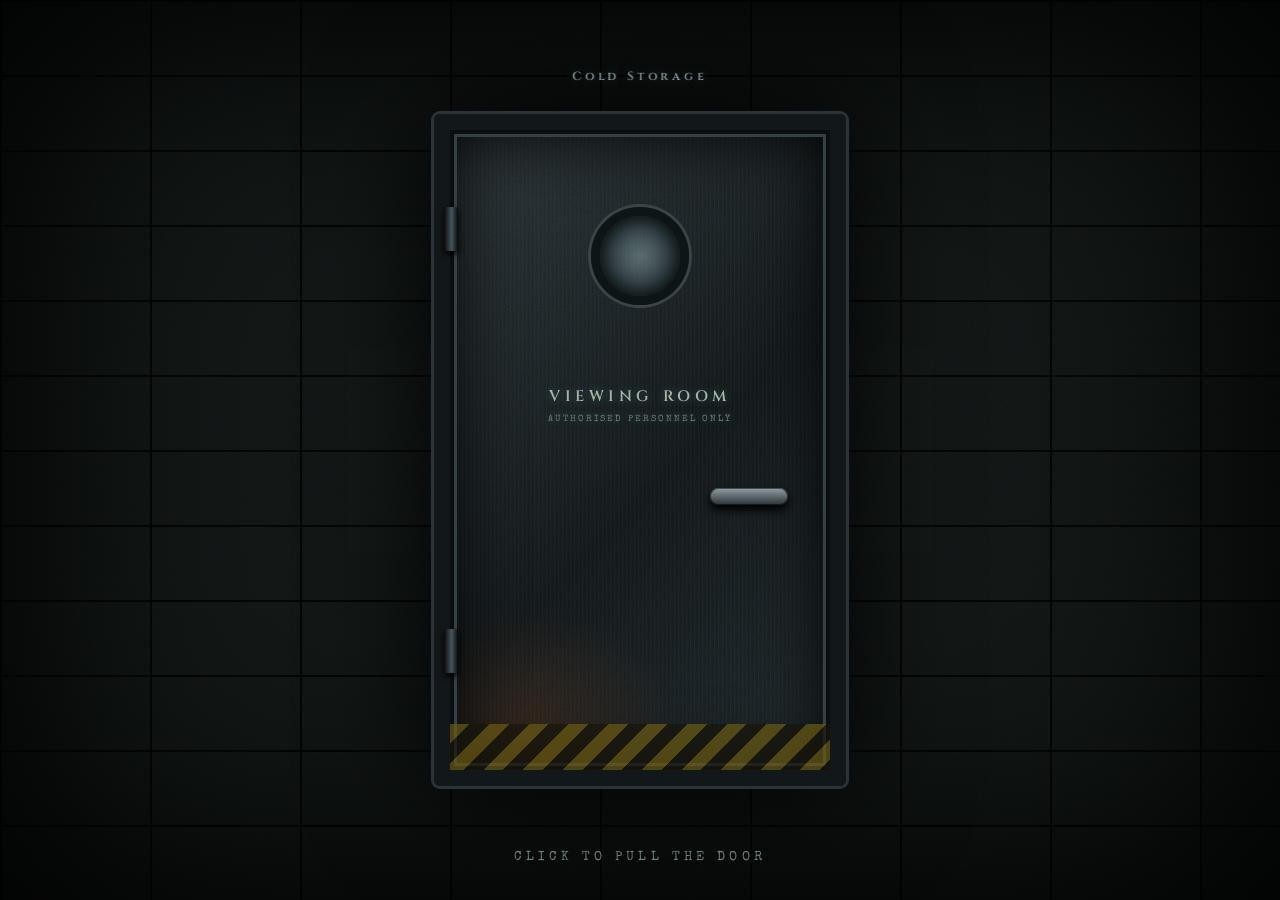
==== commit adf8ef8e: "Final" ====
--- a/viewing-room/index.html
+++ b/viewing-room/index.html
@@ -6,6 +6,7 @@
 <title>Viewing Room — Unidentified</title>
 <link href="https://fonts.googleapis.com/css2?family=Cinzel:wght@400;600&family=Reenie+Beanie&family=Special+Elite&family=UnifrakturCook:wght@700&display=swap" rel="stylesheet">
 <link rel="stylesheet" href="style.css">
+<link rel="stylesheet" href="../atmosphere.css">
 </head>
 <body>
 <div id="intro" class="door-steel" aria-hidden="true">
@@ -16,15 +17,6 @@
     <div class="plate">Cold Storage</div>
   </div>
   <p class="prompt">click to pull the door</p>
-</div>
-<svg width="0" height="0" style="position:absolute" aria-hidden="true"><defs>
-  <g id="s-stand"><circle cx="20" cy="10" r="8"/><path d="M12 19h16l3 45H9zM13 21L6 24 3 106h4l5-72zM27 21l7 3 3 82h-4l-5-72zM11 62h8l-1 66h-5zM21 62h8l-1 66h-5z"/></g>
-  <g id="s-crawl"><circle cx="106" cy="20" r="6"/><path d="M12 26Q30 6 62 18Q84 26 102 24L108 30Q86 38 62 32Q32 40 12 34zM96 28L112 46 108 48 92 33zM70 30L66 49 62 48 64 30zM34 28L22 47 18 45 30 27zM14 28L4 40 2 37 11 26z"/></g>
-  <g id="s-hand"><path d="M14 100V62Q10 56 12 50L10 20 14 20 17 46 19 8 23 8 24 44 27 4 31 4 31 44 35 12 39 12 37 48 42 36 46 38 40 62 36 100z"/></g>
-</defs></svg>
-<div id="watchers" aria-hidden="true">
-  <svg class="w1" viewBox="0 0 40 130"><use href="#s-stand"/></svg><svg class="w2" viewBox="0 0 40 130"><use href="#s-stand"/></svg>
-  <svg class="w3" viewBox="0 0 120 50"><use href="#s-crawl"/></svg><svg class="w4" viewBox="0 0 50 100"><use href="#s-hand"/></svg>
 </div>
 <div id="dark" aria-hidden="true"></div>
 <div id="glow" aria-hidden="true"></div>
@@ -140,11 +132,11 @@
 </main>
 
 <nav class="ui">
-  <span class="shades"><svg class="n1" viewBox="0 0 40 130"><use href="#s-stand"/></svg><svg class="n2" viewBox="0 0 120 50"><use href="#s-crawl"/></svg><svg class="n3" viewBox="0 0 50 100"><use href="#s-hand"/></svg></span>
-  <a href="../index.html">&larr; Back to the portfolio</a>
+  <a href="../index.html" data-leave>&larr; Back to the portfolio</a>
   <button class="btn" id="recover">Cover again</button>
   <button class="btn" id="lights" aria-pressed="false">Light: off</button>
   <button class="btn" id="sound" aria-pressed="true">Sound: on</button>
+    <button id="safe" class="btn" aria-pressed="true">Epilepsy mode: on</button>
 </nav>
 
 <div id="file" hidden>
@@ -163,5 +155,6 @@
 <div id="flash"></div>
 
 <script src="script.js"></script>
+<script src="../atmosphere.js"></script>
 </body>
-</html>+</html>
--- a/viewing-room/style.css
+++ b/viewing-room/style.css
@@ -23,23 +23,6 @@
 @keyframes glow-g{from{text-shadow:0 0 4px rgba(110,210,160,.25)}to{text-shadow:0 0 13px rgba(110,210,160,.65)}}
 @keyframes glow-r{from{text-shadow:0 0 4px rgba(200,50,50,.3)}to{text-shadow:0 0 13px rgba(200,50,50,.75)}}
 
-/* things in the walls: silhouettes you only catch if you look carefully */
-.shades{position:absolute;inset:0;overflow:hidden;pointer-events:none;z-index:0}
-.shades svg,#watchers svg{position:absolute;fill:currentColor;color:#a9bdb2;opacity:.06}
-.shades .n1{height:92px;aspect-ratio:40/130;bottom:-30px;left:0;animation:roam 110s linear infinite}
-.shades .n2{height:30px;aspect-ratio:120/50;bottom:2px;right:0;opacity:.07;animation:roam-back 150s linear infinite 12s}
-.shades .n3{height:46px;aspect-ratio:50/100;bottom:0;left:61%;opacity:.07;animation:reach 43s ease-in-out infinite}
-@keyframes roam{from{translate:-8vw 0}to{translate:108vw 0}}
-@keyframes roam-back{from{translate:8vw 0}to{translate:-108vw 0}}
-@keyframes reach{0%,66%,100%{translate:0 105%}74%,92%{translate:0 28%}}
-#watchers{position:fixed;inset:0;z-index:52;pointer-events:none;overflow:hidden}
-#watchers .w1{height:min(44vh,400px);aspect-ratio:40/130;left:-1.2%;bottom:-3%;opacity:.05;animation:sway 19s ease-in-out infinite alternate}
-#watchers .w2{height:min(36vh,330px);aspect-ratio:40/130;right:-1.6%;top:24%;rotate:-9deg;opacity:.045;animation:peek 97s ease-in-out infinite}
-#watchers .w3{height:min(11vh,90px);aspect-ratio:120/50;bottom:6%;left:0;opacity:.06;animation:roam 210s linear infinite 20s;scale:-1 1}
-#watchers .w4{height:min(26vh,230px);aspect-ratio:50/100;right:9%;bottom:0;opacity:.05;animation:reach 71s ease-in-out infinite 9s}
-@keyframes sway{from{translate:0 0;rotate:-1.2deg}to{translate:7px 0;rotate:1.6deg}}
-@keyframes peek{0%,52%,100%{translate:55px 0}62%,84%{translate:-4px 0}}
-@media (prefers-reduced-motion:reduce){.shades svg,#watchers svg{display:none}}
 
 /* hanging lamp: aged iron instead of enamel */
 .cone,.halo,.inner,.fil{transition:opacity .08s}
@@ -179,37 +162,45 @@
 .lure{position:absolute;width:140px;height:140px;margin:-70px;border-radius:50%;opacity:0;animation:lure 8s ease-in-out forwards;
   background:radial-gradient(circle,rgba(255,196,120,.6),rgba(255,160,80,.18) 45%,transparent 70%)}
 @keyframes lure{0%{opacity:0;translate:0 0}30%,65%{opacity:var(--a,.3)}100%{opacity:0;translate:var(--tx,30vw) var(--ty,0)}}
-.figure{position:absolute;left:84%;bottom:2%;width:60px;height:190px;scale:var(--s,.6);transform-origin:50% 100%;transition:scale 3s;animation:sway 5s ease-in-out infinite;
-  opacity:calc(.3 + var(--hi,0) * .5);background:linear-gradient(rgba(255,226,190,.2),rgba(255,226,190,.05));box-shadow:0 0 50px rgba(255,180,100,.12);border-radius:45% 45% 8% 8%/18% 18% 3% 3%}
-.figure::before{content:"";position:absolute;left:50%;top:-36px;width:34px;height:40px;margin-left:-17px;border-radius:50%;background:rgba(255,226,190,.2)}
-@keyframes sway{0%,100%{rotate:-2.5deg}50%{rotate:2.5deg}}
 
 
 /* ---------- opening: a door, then you walk through it ---------- */
-#intro{position:fixed;inset:0;z-index:200;display:grid;place-items:center;overflow:hidden;perspective:1500px;cursor:pointer;background:#020303;transition:opacity 1.3s ease}
+#intro{position:fixed;inset:0;z-index:200;display:grid;place-items:center;overflow:hidden;perspective:1100px;cursor:pointer;background:#020303;transition:opacity 1.4s ease}
 #intro.through{opacity:0;pointer-events:none}
 #intro .wall{position:absolute;inset:0;background:var(--noise),linear-gradient(rgba(0,0,0,.7) 0 2px,transparent 2px) 0 0/150px 75px,linear-gradient(90deg,rgba(0,0,0,.7) 0 2px,transparent 2px) 0 0/150px 75px,#161c1b;
   background-blend-mode:multiply,normal,normal,normal;box-shadow:inset 0 0 260px 40px #000}
-#intro .frame{position:relative;transform-style:preserve-3d;transition:transform 1.9s cubic-bezier(.55,0,.25,1)}
-#intro.through .frame{transform:scale(9)}
-#intro .gap{position:absolute;inset:0;opacity:.2;animation:seam 5s ease-in-out infinite;transition:opacity 1.2s ease .2s;
-  background:radial-gradient(ellipse at 50% 70%,#e9f2ea 0,#9db4a6 22%,#243630 62%,#0b1311)}
-#intro.go .gap{opacity:1;animation:none}
-#intro .leaf{position:absolute;top:0;bottom:0;transition:transform 2.1s cubic-bezier(.45,0,.2,1)}
+#intro .frame{position:relative;transform-style:preserve-3d;transition:transform 1.9s cubic-bezier(.6,0,.3,1)}
+#intro.through .frame{transform:scale(8)}
+#intro .gap{position:absolute;inset:0;opacity:.2;animation:seam 5s ease-in-out infinite}
+#intro.go .gap{animation:gapopen 2.6s ease-out .55s forwards}
+@keyframes gapopen{from{opacity:.2}to{opacity:1}}
+#intro .leaf{position:absolute;top:0;bottom:0;will-change:transform}
+#intro .leaf::after{content:"";position:absolute;inset:0;background:#000;opacity:0;pointer-events:none;border-radius:inherit}
+#intro.go .leaf::after{animation:leafshade 2.7s ease-out .4s forwards}
+@keyframes leafshade{to{opacity:.62}}
 #intro .plate,#intro .prompt{transition:opacity 1s}
 #intro.go .plate,#intro.go .prompt{opacity:0}
-#intro .prompt{position:absolute;bottom:7vh;left:0;right:0;text-align:center;font:.8rem var(--type);letter-spacing:.34em;text-transform:uppercase;color:#6f7e78;animation:prompt 3.2s ease-in-out infinite}
+#intro .prompt{position:absolute;bottom:4vh;left:0;right:0;text-align:center;font:.8rem var(--type);letter-spacing:.34em;text-transform:uppercase;color:#6f7e78;animation:prompt 3.2s ease-in-out infinite}
 @keyframes prompt{0%,100%{opacity:.3}50%{opacity:.85}}
 @keyframes seam{0%,100%{opacity:.14}50%{opacity:.3}60%{opacity:.08}}
-@media (prefers-reduced-motion:reduce){#intro{display:none}}
+/* reduced motion: the door still appears, it just fades open instead of swinging */
+@media (prefers-reduced-motion:reduce){
+  #intro .frame{transition:none}#intro.through .frame{transform:none}
+  #intro .leaf{transition:opacity 1.4s ease}#intro.go .leaf{animation:none!important;opacity:0}#intro .leaf::after{display:none}
+  #intro.go .gap{animation:none;opacity:1;transition:opacity 1.4s}#intro .ring,#intro .lever{animation:none!important}
+}
 /* the viewing room's door: a heavy cold-room door with a frosted porthole, opening on its hinges */
 .door-steel .frame{width:min(380px,74vw);height:min(640px,78vh)}
 .door-steel .frame::before{content:"";position:absolute;inset:-16px;border:16px solid #121819;border-radius:6px;box-shadow:0 0 0 3px #2a3438,inset 0 0 26px #000,0 0 120px #000;pointer-events:none}
 .door-steel .gap{border-radius:3px;background:radial-gradient(ellipse at 50% 60%,#dbe9ee 0,#8fa9b2 26%,#1c2a30 70%,#080e11)}
-.door-steel .leaf{left:0;width:100%;transform-origin:left center;border-radius:3px;transition-duration:2.5s;
+.door-steel .leaf{left:0;width:100%;transform-origin:left center;border-radius:3px;
   background:var(--noise),repeating-linear-gradient(90deg,rgba(255,255,255,.03) 0 1px,transparent 1px 4px),radial-gradient(ellipse 40% 20% at 20% 95%,rgba(110,60,25,.4),transparent),linear-gradient(135deg,#323d41,#161d20 55%,#242e32);
   background-blend-mode:multiply,normal,normal,normal;box-shadow:inset 0 0 0 4px #0a0e0f,inset 0 0 0 7px #364145,inset 0 0 70px #000}
-.door-steel.go .leaf{transform:rotateY(74deg)}
+.door-steel.go .leaf{animation:swingS 2.6s cubic-bezier(.4,0,.2,1) .3s forwards}
+@keyframes swingS{0%{transform:rotateY(0)}7%{transform:rotateY(1.8deg)}100%{transform:rotateY(60deg)}}
+.door-steel .lever{transform-origin:100% 50%}
+.door-steel.go .lever{animation:leverpress .4s ease-out forwards}
+@keyframes leverpress{to{transform:rotate(20deg)}}
 .door-steel .hinge{position:absolute;left:-6px;width:14px;height:44px;border-radius:3px;background:linear-gradient(90deg,#070a0b,#47545a 55%,#070a0b);box-shadow:0 3px 6px #000}
 .door-steel .h1{top:12%}.door-steel .h2{top:78%}
 .door-steel .port{position:absolute;left:50%;top:12%;width:98px;height:98px;margin-left:-49px;border-radius:50%;overflow:hidden;border:9px solid #0e1517;box-shadow:inset 0 0 24px #000,0 0 0 3px #3a454a;
@@ -220,18 +211,22 @@
 .door-steel .sign small{display:block;margin-top:.5rem;font:.56rem var(--type);letter-spacing:.22em;color:#6f7e78}
 .door-steel .lever{position:absolute;right:11%;top:56%;width:78px;height:17px;border-radius:9px;background:linear-gradient(#93a0a5,#2a3236);box-shadow:0 5px 8px #000,inset 0 0 0 1px rgba(0,0,0,.5)}
 .door-steel .hazard{position:absolute;left:0;right:0;bottom:0;height:46px;opacity:.7;background:repeating-linear-gradient(135deg,#6a5a14 0 14px,#17150a 14px 28px)}
-.door-steel .mist{position:absolute;inset:-6% -14%;pointer-events:none;opacity:0;filter:blur(12px);transition:opacity 1.8s ease .5s;
+.door-steel .mist{position:absolute;inset:-6% -14%;pointer-events:none;opacity:0;filter:blur(12px);
   background:radial-gradient(ellipse 60% 36% at 28% 92%,rgba(200,225,235,.5),transparent 70%),radial-gradient(ellipse 50% 34% at 76% 78%,rgba(200,225,235,.34),transparent 70%)}
-.door-steel.go .mist{opacity:1;animation:mistdrift 6s ease-in-out infinite alternate}
+.door-steel.go .mist{animation:mistin 3s ease-out .6s forwards,mistdrift 6s ease-in-out infinite alternate}
+@keyframes mistin{to{opacity:1}}
 @keyframes mistdrift{from{translate:-3% 0}to{translate:4% -2%}}
 .door-steel .plate{position:absolute;left:50%;top:-62px;transform:translateX(-50%);white-space:nowrap;font:600 .74rem var(--cinz);letter-spacing:.32em;color:#8fa0a5;text-shadow:0 0 12px rgba(140,190,210,.4)}
 
 /* layering: the lamp stays below the case file */
 #lamp{z-index:52}
 
-/* the things in the walls: even fainter, you should have to look for them */
-#watchers .w1{opacity:.036}#watchers .w2{opacity:.03}#watchers .w3{opacity:.042}#watchers .w4{opacity:.036}
-.shades .n1{opacity:.05}.shades .n2,.shades .n3{opacity:.055}
 
 /* small screens: keep the buttons on one tidy row */
-@media (max-width:760px){.toggle,.btn{padding:.45rem .7rem;font-size:.62rem;letter-spacing:.12em}.controls{left:.5rem;right:.5rem;gap:.3rem;justify-content:center}.ui{gap:.4rem .5rem}}+@media (max-width:760px){.toggle,.btn{padding:.45rem .7rem;font-size:.62rem;letter-spacing:.12em}.controls{left:.5rem;right:.5rem;gap:.3rem;justify-content:center}.ui{gap:.4rem .5rem}}
+
+/* case file labels: darker ink so they read on the aged paper */
+.dossier dt{color:#3a2d12;font-size:.7rem}
+
+/* the lit room is FAR behind the doorway, so the leaves swing in front of it instead of vanishing behind it */
+.door-steel .gap{transform:translateZ(-420px) scale(1.381)}
--- a/atmosphere.css
+++ b/atmosphere.css
@@ -0,0 +1,72 @@
+/* ======================================================================
+   atmosphere.css — what visits you in the dark (shared by the portfolio and the viewing room)
+   ====================================================================== */
+#apparitions{position:fixed;inset:0;z-index:54;pointer-events:none;overflow:hidden}
+
+/* the figures: Silhouette 1 (the suit, anywhere, any time), Silhouette 2 (the veiled one, only when the pulse fails) */
+.gw{position:absolute;bottom:0}
+.gw.left{left:2%}.gw.right{right:2%}
+.gimg{display:block;height:min(66vh,620px);width:auto;opacity:0;transition:opacity .9s ease}
+.g2 .gimg{height:min(74vh,700px)}
+.gw.on .gimg{opacity:var(--o,.15)}
+.say{position:absolute;width:max-content;max-width:min(250px,34vw);font:.95rem/1.4 var(--type);letter-spacing:.05em;opacity:0;transition:opacity 1s ease .35s}
+.gw.on .say,.s3.on .say{opacity:1}
+.g1 .say{top:16%;color:rgba(195,210,203,.3);text-shadow:0 0 10px rgba(190,210,200,.18)}                 /* very dim */
+.g1.left .say{left:100%;margin-left:.4rem}.g1.right .say{right:100%;margin-right:.4rem;text-align:right}
+.g2 .say,.s3 .say{padding:.55rem .85rem;background:rgba(2,6,6,.82);border:1px solid rgba(120,200,170,.4);color:#b9d2c8;
+  box-shadow:0 0 16px rgba(110,200,165,.24),inset 0 0 12px rgba(0,0,0,.8);text-shadow:0 0 8px rgba(120,210,170,.5)}
+.g2 .say{top:12%}
+.g2.left .say{left:62%}.g2.right .say{right:62%;text-align:right}
+
+/* eyes in the dark: ~5% glow, the irises follow your cursor */
+.eyes{position:absolute;display:flex;gap:calc(var(--sz,1) * 24px);opacity:0;animation:eyelife var(--life,5s) ease-in-out forwards;filter:drop-shadow(0 0 7px rgba(205,230,220,.8))}
+.eyes svg{width:calc(var(--sz,1) * 46px);height:calc(var(--sz,1) * 22px);overflow:visible}
+@keyframes eyelife{0%{opacity:0}18%,78%{opacity:var(--g,.06)}83%{opacity:0}87%,92%{opacity:var(--g,.06)}100%{opacity:0}}
+
+/* handprints on the other side of the glass */
+.hp{position:absolute;opacity:0;transition:opacity .6s ease}
+.hp.on{opacity:var(--o,.2)}
+.hp.slam{transition:none;animation:slam .38s cubic-bezier(.2,1.5,.4,1)}
+@keyframes slam{0%{scale:1.16}100%{scale:1}}
+
+/* Silhouette 3: a black box, a dying TV, lights losing their minds */
+.s3{position:fixed;bottom:0;z-index:139;width:min(15vw,220px);height:min(82vh,760px);background:#000;opacity:0;box-shadow:0 0 0 1px rgba(255,255,255,.06),0 0 70px 16px #000}
+.s3.left{left:4%}.s3.right{right:4%}
+.s3.on{opacity:1}
+.s3 .say{top:6%;width:max-content;max-width:min(250px,40vw)}
+.s3.left .say{left:100%;margin-left:.7rem}.s3.right .say{right:100%;margin-right:.7rem;text-align:right}
+#static{position:fixed;inset:0;width:100%;height:100%;z-index:140;pointer-events:none;opacity:0;image-rendering:pixelated;mix-blend-mode:screen}
+#scan{position:fixed;inset:0;z-index:141;pointer-events:none;opacity:0;background:repeating-linear-gradient(0deg,rgba(0,0,0,.28) 0 2px,transparent 2px 4px)}
+#scan::after{content:"";position:absolute;left:0;right:0;top:-24%;height:20%;background:linear-gradient(transparent,rgba(255,255,255,.16),transparent);animation:roll 1.1s linear infinite}
+@keyframes roll{to{top:110%}}
+html.glitch main,html.glitch #room,html.glitch .room{animation:glitch .15s steps(2) infinite}
+html.glitch.calm main,html.glitch.calm #room,html.glitch.calm .room{animation:none}
+@keyframes glitch{0%{transform:translate(-6px,2px) skewX(-1deg);filter:hue-rotate(40deg) saturate(1.9) drop-shadow(4px 0 0 rgba(255,0,70,.5)) drop-shadow(-4px 0 0 rgba(0,255,255,.45))}
+  50%{transform:translate(7px,-3px) skewX(1deg);filter:hue-rotate(-60deg) contrast(1.5)}100%{transform:translate(-2px,0)}}
+
+/* the "you must switch the light off before you go" pop-up */
+#leave{position:fixed;inset:0;z-index:58;display:grid;place-items:center;background:rgba(0,0,0,.78);opacity:0;pointer-events:none;transition:opacity .35s}
+#leave[hidden]{display:none}
+#leave.on{opacity:1;pointer-events:auto}
+.leave-box{max-width:min(450px,88vw);padding:1.7rem 1.9rem 1.5rem;text-align:center;background:linear-gradient(#10161a,#070a0b);border:1px solid #2a3633;
+  box-shadow:0 0 0 1px #000,0 0 54px rgba(122,18,18,.38),inset 0 0 34px #000}
+.leave-box h3{margin:0 0 .6rem;font:400 1.85rem var(--goth);color:#cdc5ae;text-shadow:0 0 14px rgba(122,18,18,.65)}
+.leave-box p{margin:0 0 1.3rem;font:.92rem/1.55 var(--type);color:#98a79f}
+.leave-box .row{display:flex;gap:.7rem;justify-content:center;flex-wrap:wrap}
+#fade{position:fixed;inset:0;z-index:300;background:#000;opacity:0;pointer-events:none;transition:opacity .8s ease}
+#fade.on{opacity:1;pointer-events:auto}
+
+/* epilepsy mode: no strobing, no shaking, no hard flashes */
+body.safe::after{animation:none}
+body.safe::before{animation:none}
+body.safe .mark{animation:none}
+body.safe #room.flick{animation:none}
+body.safe #flash.go{animation:flash-soft 1.2s ease-out}
+body.safe .hp.slam{animation:none}
+body.safe .lamp-swing{animation-duration:4s}
+body.safe #scan::after{animation:none;opacity:0}
+@keyframes flash-soft{0%{opacity:.28}100%{opacity:0}}
+@media (prefers-reduced-motion:reduce){#scan::after{animation:none}.eyes{animation-duration:8s}}
+
+/* the black box: pure black, but with a hair of edge so you can tell where it stands */
+.s3{box-shadow:0 0 0 1px rgba(255,255,255,.15),0 0 70px 16px #000}
